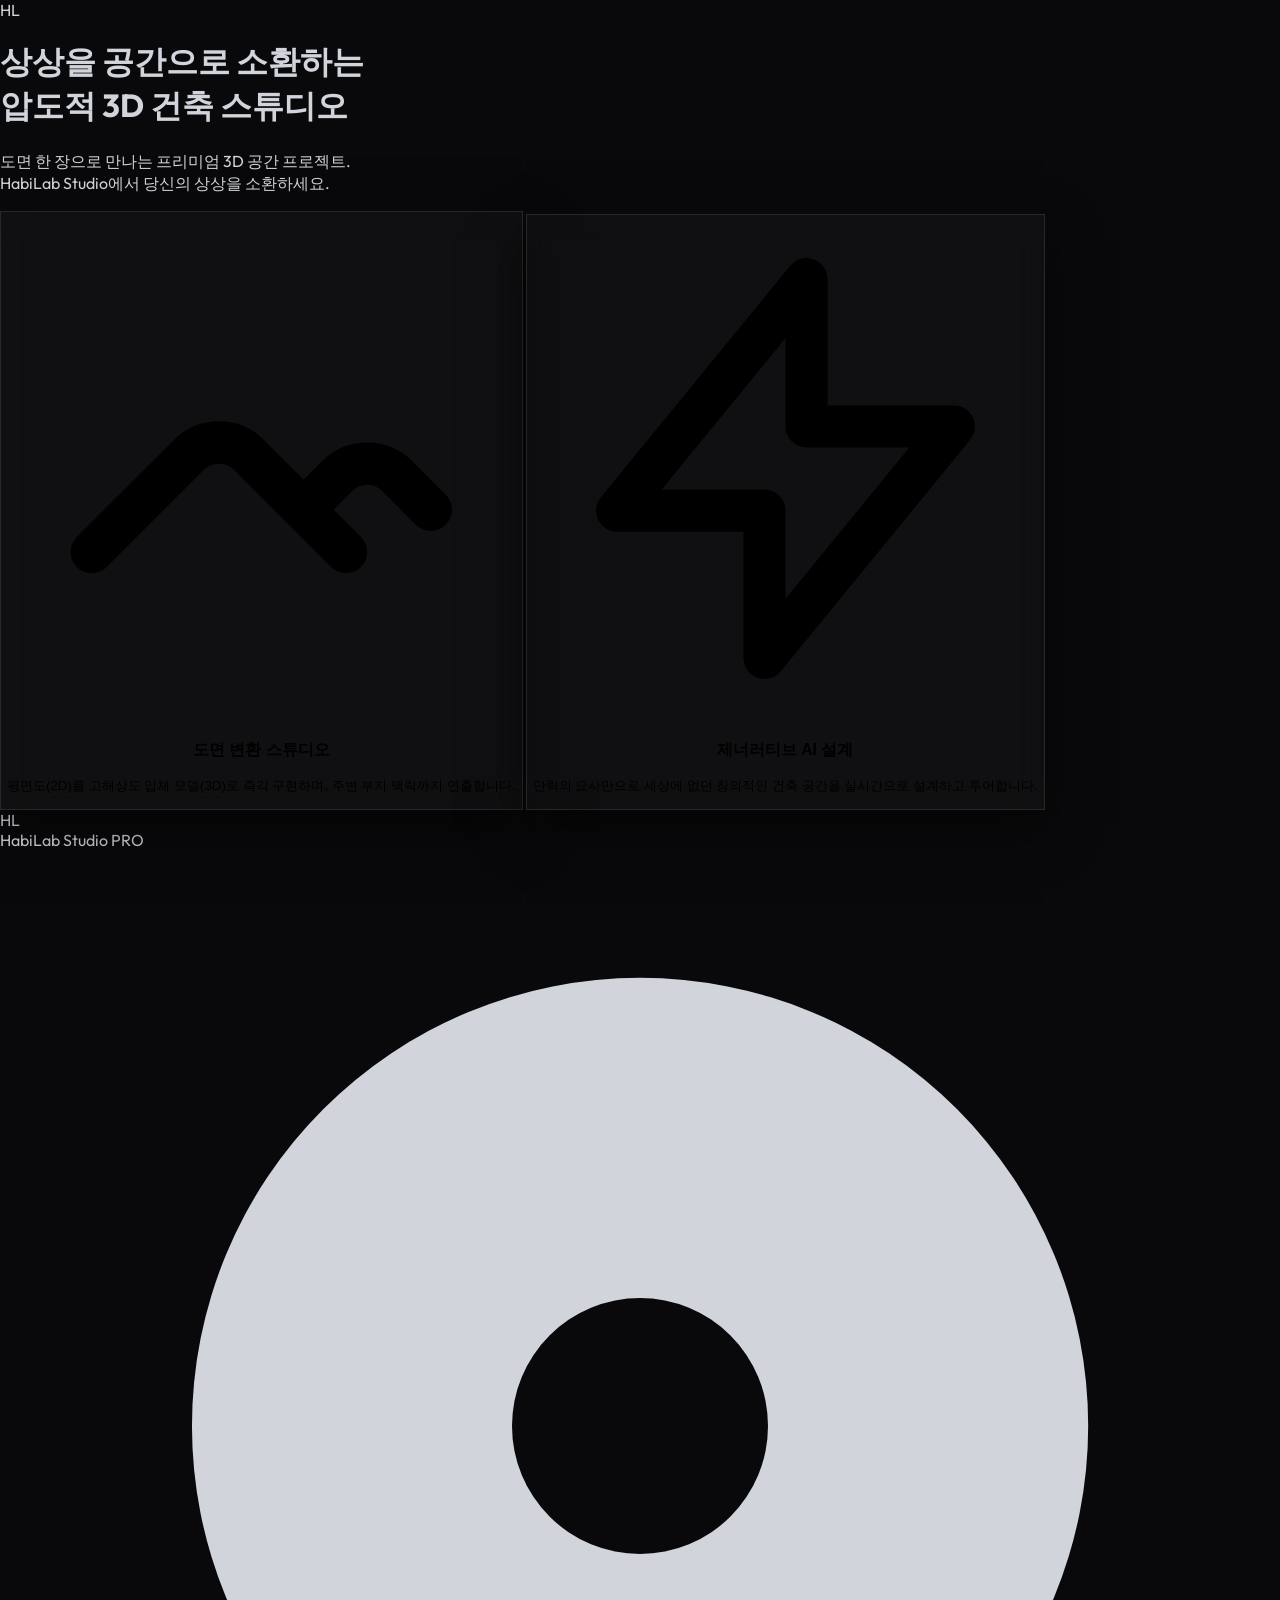
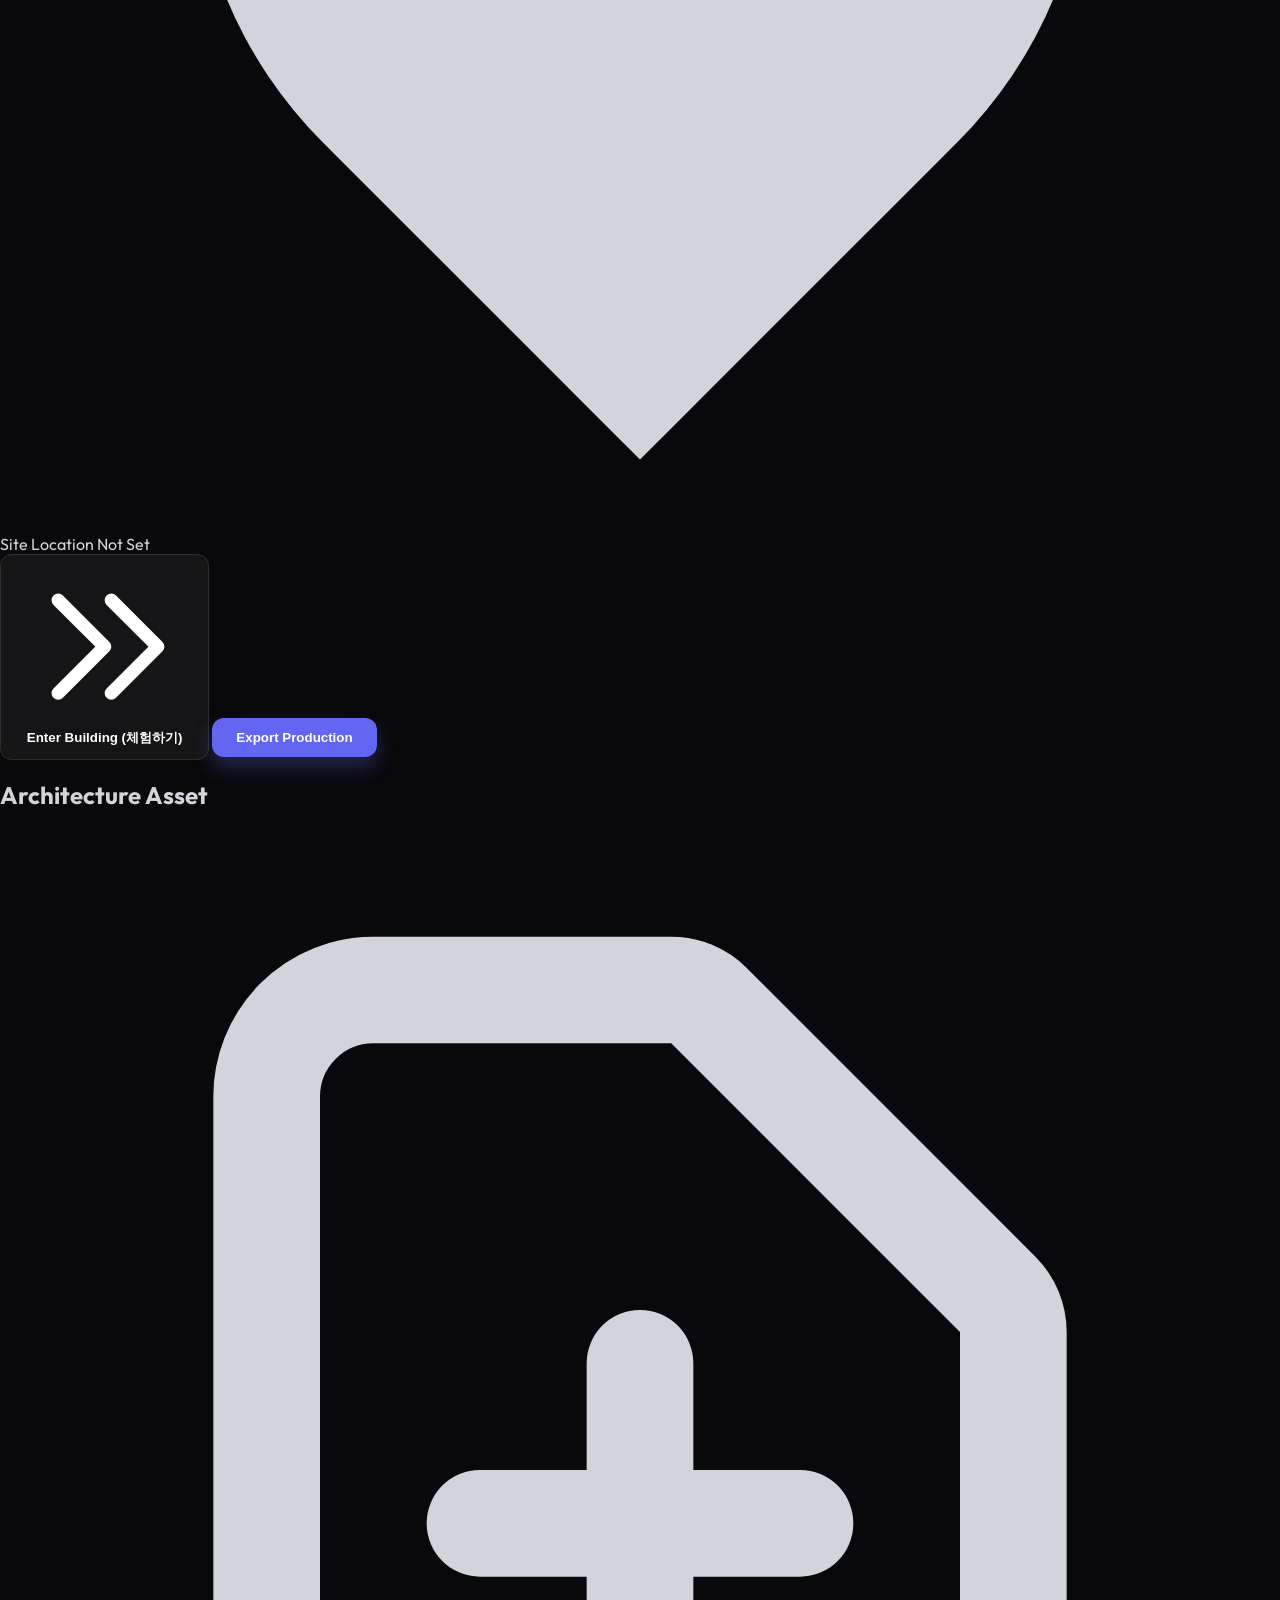
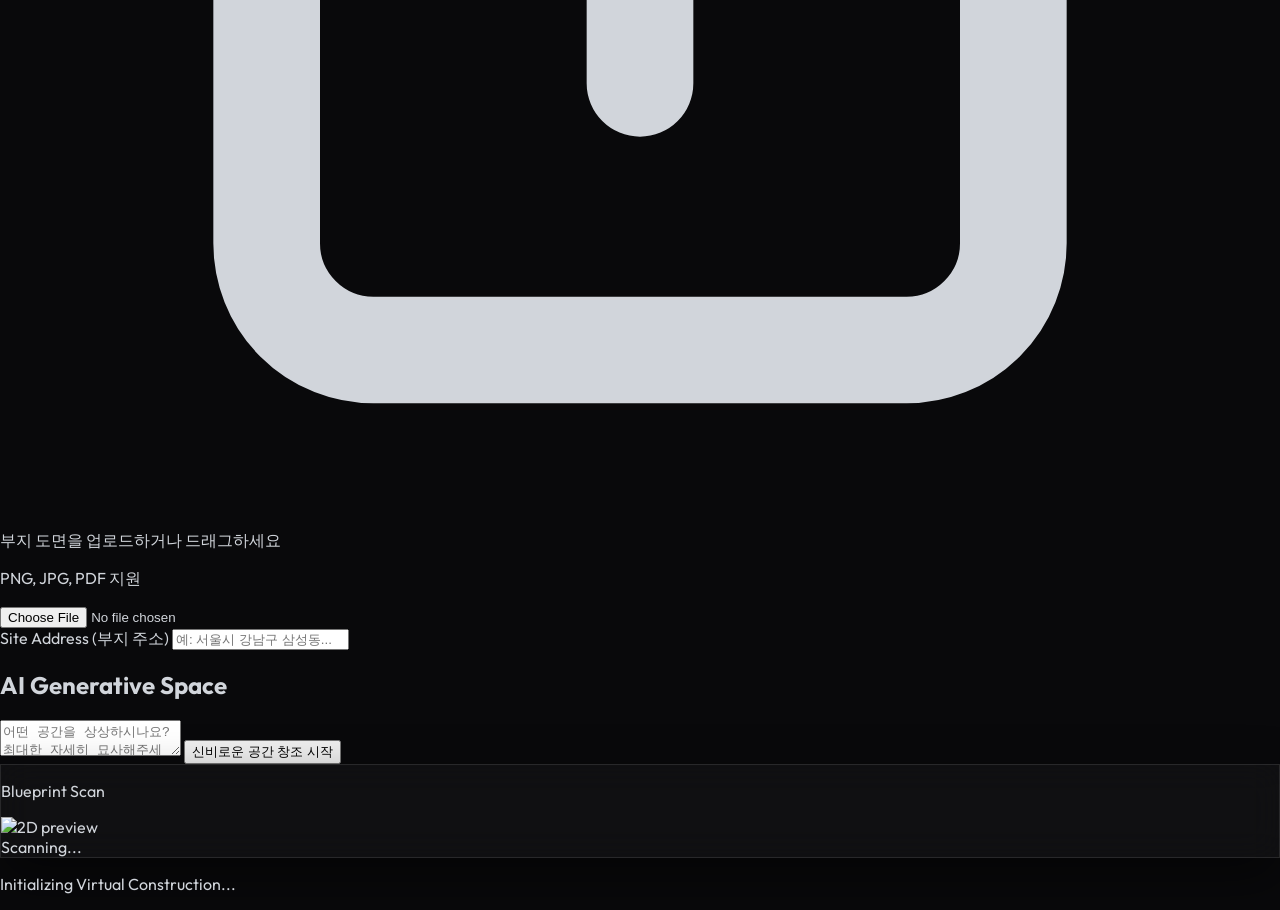
==== static/index.html @ 5bff31a5 "Add files via upload" ====
<!DOCTYPE html>
<html lang="ko">
<head>
    <meta charset="UTF-8">
    <meta name="viewport" content="width=device-width, initial-scale=1.0">
    <title>하비랩 (HabiLab) - 3D Floor Plan Generator (Nano Banana Edition)</title>
    <script src="https://cdn.tailwindcss.com"></script>
    <link href="https://fonts.googleapis.com/css2?family=Outfit:wght@300;400;600;800&display=swap" rel="stylesheet">
    <style>
        :root {
            --accent-indigo: #6366f1;
            --accent-purple: #8b5cf6;
            --bg-dark: #09090b;
            --card-gray: #121214;
        }

        body { font-family: 'Outfit', sans-serif; background-color: var(--bg-dark); color: #d1d5db; margin: 0; overflow: hidden; }
        
        .glass-panel {
            background: rgba(255, 255, 255, 0.03);
            backdrop-filter: blur(16px);
            border: 1px solid rgba(255, 255, 255, 0.1);
            box-shadow: 0 20px 50px rgba(0,0,0,0.5);
        }

        .loading-overlay {
            position: absolute; inset: 0; background: rgba(9, 9, 11, 0.95);
            backdrop-filter: blur(20px); z-index: 1000;
            display: none; flex-direction: column; align-items: center; justify-content: center;
            transition: opacity 0.5s; opacity: 0;
        }
        .loading-overlay.active { display: flex; opacity: 1; }
        
        .spinner {
            border: 2px solid rgba(255, 255, 255, 0.05);
            border-top: 2px solid var(--accent-indigo);
            border-radius: 50%; width: 60px; height: 60px;
            animation: spin 1s cubic-bezier(0.4, 0, 0.2, 1) infinite;
        }
        @keyframes spin { 100% { transform: rotate(360deg); } }

        #viewer-container { width: 100%; height: 100%; position: relative; }
        
        /* Premium Buttons */
        .btn-premium {
            background: rgba(255,255,255,0.05); border: 1px solid rgba(255,255,255,0.1);
            color: #fff; padding: 0.75rem 1.5rem; border-radius: 12px; font-weight: 600;
            transition: all 0.3s; backdrop-filter: blur(8px);
        }
        .btn-premium:hover { background: rgba(255,255,255,0.1); border-color: var(--accent-indigo); transform: translateY(-2px); }
        .btn-primary { background: var(--accent-indigo); border: none; box-shadow: 0 10px 20px rgba(99,102,241,0.3); }
        .btn-primary:hover { background: #4f46e5; box-shadow: 0 15px 30px rgba(99,102,241,0.5); }

        /* Instruction Overlay */
        #walk-instructions {
            position: absolute; bottom: 40px; left: 50%; transform: translateX(-50%);
            background: rgba(0,0,0,0.7); color: white; padding: 15px 25px;
            border-radius: 50px; font-size: 13px; font-weight: 600; letter-spacing: 1px;
            border: 1px solid rgba(255,255,255,0.1); backdrop-filter: blur(10px);
            display: none; z-index: 500;
        }
    </style>
</head>
<body>
    
    <!-- LANDING VIEW -->
    <div id="landing-view" class="fixed inset-0 z-[100] flex flex-col items-center justify-center transition-all duration-1000">
        <div class="absolute inset-0 bg-[radial-gradient(circle_at_center,_var(--tw-gradient-stops))] from-indigo-950/40 via-[#050507] to-black"></div>
        <div class="relative z-10 text-center max-w-5xl px-6">
            <div class="w-20 h-20 mx-auto rounded-3xl bg-gradient-to-tr from-indigo-500 to-purple-500 flex items-center justify-center font-bold text-white text-3xl mb-12 shadow-2xl scale-110">HL</div>
            <h1 class="text-6xl md:text-8xl font-black text-white tracking-tighter mb-8 leading-[0.9]">상상을 공간으로 소환하는<br/><span class="text-transparent bg-clip-text bg-gradient-to-r from-indigo-400 to-purple-400">압도적 3D 건축 스튜디오</span></h1>
            <p class="text-xl md:text-2xl text-gray-400 mb-16 max-w-3xl mx-auto font-light leading-relaxed">
                도면 한 장으로 만나는 프리미엄 3D 공간 프로젝트.<br/>
                <span class="text-white font-medium">HabiLab Studio에서 당신의 상상을 소환하세요.</span>
            </p>
            
            <div class="grid grid-cols-1 md:grid-cols-2 gap-8 max-w-4xl mx-auto">
                <button onclick="enterWorkspace('upload')" class="group p-12 rounded-[2.5rem] glass-panel hover:border-indigo-500/50 hover:bg-white/5 transition-all text-left">
                    <div class="w-12 h-12 bg-indigo-500/20 rounded-xl flex items-center justify-center mb-6 text-indigo-400 group-hover:scale-110 transition">
                        <svg class="w-6 h-6" fill="none" stroke="currentColor" viewBox="0 0 24 24"><path stroke-linecap="round" stroke-linejoin="round" stroke-width="2" d="M4 16l4.586-4.586a2 2 0 012.828 0L16 16m-2-2l1.586-1.586a2 2 0 012.828 0L20 14"></svg>
                    </div>
                    <h3 class="text-2xl font-bold text-white mb-3">도면 변환 스튜디오</h3>
                    <p class="text-sm text-gray-400 leading-relaxed">평면도(2D)를 고해상도 입체 모델(3D)로 즉각 구현하며, 주변 부지 맥락까지 연출합니다.</p>
                </button>
                <button onclick="enterWorkspace('prompt')" class="group p-12 rounded-[2.5rem] glass-panel hover:border-purple-500/50 hover:bg-white/5 transition-all text-left">
                     <div class="w-12 h-12 bg-purple-500/20 rounded-xl flex items-center justify-center mb-6 text-purple-400 group-hover:scale-110 transition">
                        <svg class="w-6 h-6" fill="none" stroke="currentColor" viewBox="0 0 24 24"><path stroke-linecap="round" stroke-linejoin="round" stroke-width="2" d="M13 10V3L4 14h7v7l9-11h-7z"></svg>
                    </div>
                    <h3 class="text-2xl font-bold text-white mb-3">제너러티브 AI 설계</h3>
                    <p class="text-sm text-gray-400 leading-relaxed">단락의 묘사만으로 세상에 없던 창의적인 건축 공간을 실시간으로 설계하고 투어합니다.</p>
                </button>
            </div>
        </div>
    </div>

    <!-- WORKSPACE VIEW -->
    <div id="workspace-view" class="hidden min-h-screen flex flex-col opacity-0 transition-all duration-700">
        <nav class="sticky top-0 z-50 backdrop-blur-2xl bg-black/40 border-b border-white/5 h-20 flex items-center px-10 justify-between">
            <div class="flex items-center gap-4 cursor-pointer group" onclick="goHome()">
                <div class="w-8 h-8 rounded-lg bg-indigo-500 flex items-center justify-center text-sm font-bold text-white shadow-lg group-hover:rotate-12 transition-transform">HL</div>
                <span class="font-extrabold text-white tracking-widest text-base uppercase">HabiLab Studio <span class="text-indigo-400 ml-1">PRO</span></span>
            </div>
            <div id="nav-address" class="hidden md:flex items-center gap-3 px-6 py-2 bg-white/5 border border-white/10 rounded-full text-xs font-medium text-gray-400">
                <svg class="w-3.5 h-3.5 text-indigo-400" fill="currentColor" viewBox="0 0 20 20"><path fill-rule="evenodd" d="M5.05 4.05a7 7 0 119.9 9.9L10 18.9l-4.95-4.95a7 7 0 010-9.9zM10 11a2 2 0 100-4 2 2 0 000 4z" clip-rule="evenodd"></svg>
                <span id="display-address">Site Location Not Set</span>
            </div>
            <div class="flex gap-4">
                 <button onclick="toggleWalkMode()" id="btn-walk" class="btn-premium flex items-center gap-2">
                    <svg class="w-4 h-4" fill="none" stroke="currentColor" viewBox="0 0 24 24"><path stroke-linecap="round" stroke-linejoin="round" stroke-width="2" d="M13 5l7 7-7 7M5 5l7 7-7 7"></svg>
                    Enter Building (체험하기)
                </button>
                <button class="btn-premium btn-primary">Export Production</button>
            </div>
        </nav>

        <main class="flex-grow grid grid-cols-12 overflow-hidden h-[calc(100vh-5rem)]">
            <!-- Left: Side Control (col-span-3) -->
            <div class="col-span-1 lg:col-span-3 border-r border-white/5 p-8 flex flex-col gap-10 bg-[#0c0c0e] overflow-y-auto">
                <div id="upload-section">
                    <h2 class="text-xs font-bold text-gray-500 uppercase tracking-widest mb-6 flex items-center gap-2">
                        <span class="w-1 h-3 bg-indigo-500 rounded-full"></span> Architecture Asset
                    </h2>
                    <div id="drop-zone" class="border-2 border-dashed border-white/5 rounded-3xl p-10 text-center hover:border-indigo-500/50 hover:bg-indigo-500/5 transition-all cursor-pointer group">
                        <div class="w-12 h-12 bg-white/5 rounded-2xl mx-auto mb-4 flex items-center justify-center text-gray-500 group-hover:text-indigo-400 transition">
                            <svg class="w-6 h-6" fill="none" stroke="currentColor" viewBox="0 0 24 24"><path stroke-linecap="round" stroke-linejoin="round" stroke-width="2" d="M9 13h6m-3-3v6m5 5H7a2 2 0 01-2-2V5a2 2 0 012-2h5.586a1 1 0 01.707.293l5.414 5.414a1 1 0 01.293.707V19a2 2 0 01-2 2z"></svg>
                        </div>
                        <p class="text-xs text-gray-400 font-medium">부지 도면을 업로드하거나 드래그하세요</p>
                        <p class="text-[10px] text-gray-600 mt-2">PNG, JPG, PDF 지원</p>
                    </div>
                    <input type="file" id="file-input" class="hidden">
                    
                    <div class="mt-8">
                        <label class="text-[10px] font-bold text-gray-600 uppercase tracking-[0.2em] mb-2 block">Site Address (부지 주소)</label>
                        <input type="text" id="site-address" class="w-full bg-white/5 border border-white/10 rounded-xl px-4 py-3 text-sm text-gray-300 focus:outline-none focus:border-indigo-500/50" placeholder="예: 서울시 강남구 삼성동...">
                    </div>
                </div>

                <div id="prompt-section">
                    <h2 id="prompt-title" class="text-xs font-bold text-gray-500 uppercase tracking-widest mb-6 flex items-center gap-2">
                        <span class="w-1 h-3 bg-purple-500 rounded-full"></span> AI Generative Space
                    </h2>
                    <textarea id="ai-prompt" class="w-full bg-white/5 border border-white/10 rounded-2xl p-5 text-sm focus:outline-none focus:border-indigo-500/50 transition-all text-gray-300 h-44 leading-relaxed" placeholder="어떤 공간을 상상하시나요? 최대한 자세히 묘사해주세요..."></textarea>
                    <button id="btn-generate" class="w-full mt-6 bg-gradient-to-r from-indigo-600 to-purple-600 hover:scale-[1.02] active:scale-95 text-white font-bold py-4 rounded-2xl transition-all shadow-2xl">신비로운 공간 창조 시작</button>
                    <div id="ai-status-box" class="hidden mt-6 p-5 rounded-2xl text-xs font-medium border border-indigo-500/20 bg-indigo-500/5 text-indigo-300"></div>
                </div>
            </div>

            <!-- Main Hub (col-span-9) -->
            <div class="col-span-1 lg:col-span-9 relative bg-[#050507]">
                <!-- 2D Mini Monitoring (Floating top-left) -->
                <div id="mini-2d" class="absolute top-8 left-8 w-64 h-64 glass-panel rounded-3xl z-40 p-4 border border-white/10 shadow-2xl transition-all hover:scale-105">
                     <p class="text-[10px] font-extrabold text-gray-500 uppercase tracking-widest mb-3 flex items-center gap-2">
                        <span class="w-1.5 h-1.5 rounded-full bg-indigo-500 animate-pulse"></span> Blueprint Scan
                    </p>
                    <div class="w-full h-48 bg-black/40 rounded-xl flex items-center justify-center overflow-hidden relative">
                         <img id="preview-img" class="max-w-full max-h-full object-contain hidden opacity-90 transition-opacity" src="" alt="2D preview">
                         <div id="2d-placeholder" class="text-[9px] uppercase tracking-[0.2em] text-gray-700 font-bold">Scanning...</div>
                         <div id="2d-loading" class="loading-overlay"> <div class="spinner !w-8 !h-8"></div> </div>
                    </div>
                </div>

                <!-- 3D Viewport Full -->
                <div id="viewer-container" class="w-full h-full">
                    <div id="placeholder" class="absolute inset-0 flex flex-col items-center justify-center z-10 pointer-events-none">
                         <p class="text-xs uppercase tracking-[0.4em] text-gray-600 font-bold animate-pulse">Initializing Virtual Construction...</p>
                    </div>
                    <div id="3d-loading" class="loading-overlay"> <div class="spinner"></div> </div>
                    
                    <!-- Walk Instructions -->
                    <div id="walk-instructions">
                        WASD - 이동  |  MOUSE - 둘러보기  |  ESC - 3D 모드로 복귀
                    </div>
                </div>
            </div>
        </main>
    </div>

    <!-- Core Script -->
    <script type="module">
        import * as THREE from 'https://unpkg.com/three@0.160.0/build/three.module.js';
        import { GLTFLoader } from 'https://unpkg.com/three@0.160.0/examples/jsm/loaders/GLTFLoader.js';
        import { OrbitControls } from 'https://unpkg.com/three@0.160.0/examples/jsm/controls/OrbitControls.js';
        import { PointerLockControls } from 'https://unpkg.com/three@0.160.0/examples/jsm/controls/PointerLockControls.js';
        import { EffectComposer } from 'https://unpkg.com/three@0.160.0/examples/jsm/postprocessing/EffectComposer.js';
        import { RenderPass } from 'https://unpkg.com/three@0.160.0/examples/jsm/postprocessing/RenderPass.js';
        import { UnrealBloomPass } from 'https://unpkg.com/three@0.160.0/examples/jsm/postprocessing/UnrealBloomPass.js';
        import { OutputPass } from 'https://unpkg.com/three@0.160.0/examples/jsm/postprocessing/OutputPass.js';

        // Refs
        const landingView = document.getElementById('landing-view');
        const workspaceView = document.getElementById('workspace-view');
        const viewerContainer = document.getElementById('viewer-container');
        const aiPrompt = document.getElementById('ai-prompt');
        const aiStatusBox = document.getElementById('ai-status-box');
        const previewImg = document.getElementById('preview-img');
        const displayAddress = document.getElementById('display-address');
        const siteAddress = document.getElementById('site-address');
        const instr = document.getElementById('walk-instructions');

        let walkMode = false;
        let moveForward = false, moveBackward = false, moveLeft = false, moveRight = false;
        let velocity = new THREE.Vector3();
        let direction = new THREE.Vector3();

        // 3D Engine Setup
        const scene = new THREE.Scene();
        scene.background = new THREE.Color(0x050507);
        scene.fog = new THREE.Fog(0x050507, 40, 180);

        const camera = new THREE.PerspectiveCamera(45, viewerContainer.clientWidth / viewerContainer.clientHeight, 0.1, 1000);
        const renderer = new THREE.WebGLRenderer({ antialias: true, alpha: true, powerPreference: "high-performance" });
        renderer.setPixelRatio(window.devicePixelRatio);
        renderer.setSize(viewerContainer.clientWidth, viewerContainer.clientHeight);
        renderer.toneMapping = THREE.ReinhardToneMapping;
        renderer.toneMappingExposure = 1.6;
        renderer.shadowMap.enabled = true;
        renderer.shadowMap.type = THREE.PCFSoftShadowMap;
        viewerContainer.appendChild(renderer.domElement);

        const composer = new EffectComposer(renderer);
        composer.addPass(new RenderPass(scene, camera));
        composer.addPass(new UnrealBloomPass(new THREE.Vector2(viewerContainer.clientWidth, viewerContainer.clientHeight), 0.4, 0.4, 0.85));
        composer.addPass(new OutputPass());

        const controls = new OrbitControls(camera, renderer.domElement);
        controls.enableDamping = true;
        controls.dampingFactor = 0.05;
        controls.maxPolarAngle = Math.PI/2 - 0.1;

        const walkControls = new PointerLockControls(camera, document.body);
        scene.add(walkControls.getObject());

        // Lights
        const ambient = new THREE.AmbientLight(0xffffff, 0.6);
        scene.add(ambient);

        const spot = new THREE.SpotLight(0xffffff, 2);
        spot.position.set(20, 80, 20);
        spot.castShadow = true;
        spot.shadow.mapSize.set(2048, 2048);
        scene.add(spot);

        // Env Components
        const grid = new THREE.GridHelper(500, 100, 0x1a1a1e, 0x0a0a0c);
        grid.position.y = -0.15;
        scene.add(grid);

        // Nav Logic
        window.enterWorkspace = (mode) => {
            landingView.style.opacity = '0';
            landingView.style.transform = 'scale(1.1)';
            setTimeout(() => {
                landingView.classList.add('hidden');
                workspaceView.classList.remove('hidden');
                setTimeout(() => { workspaceView.style.opacity = '1'; }, 50);
                if (mode === 'prompt') {
                    document.getElementById('upload-section').classList.add('hidden');
                    aiPrompt.focus();
                }
                window.dispatchEvent(new Event('resize'));
            }, 800);
        };

        window.goHome = () => {
             workspaceView.style.opacity = '0';
             setTimeout(() => {
                 workspaceView.classList.add('hidden');
                 landingView.classList.remove('hidden');
                 landingView.style.opacity = '1';
                 landingView.style.transform = 'scale(1)';
             }, 500);
        };

        siteAddress.addEventListener('input', () => { 
            displayAddress.textContent = siteAddress.value || "Site Location Not Set";
            if(siteAddress.value.length > 5) updateEnvironment(siteAddress.value);
        });

        function updateEnvironment(addr) {
            // Logic to change site background based on keyword
            const isCity = addr.includes('서울') || addr.includes('시') || addr.includes('구');
            // Mock: change grid color or floor texture
            grid.material.color.setHex(isCity ? 0x333344 : 0x223322);
        }

        // Walkthrough Logic
        window.toggleWalkMode = () => {
            if (!walkMode) {
                // Animate camera to entry
                const targetPos = new THREE.Vector3(0, 1.7, 0); 
                walkControls.lock();
            } else {
                walkControls.unlock();
            }
        };

        walkControls.addEventListener('lock', () => {
            walkMode = true;
            controls.enabled = false;
            instr.style.display = 'block';
            document.getElementById('btn-walk').innerText = "Exit Building (나가기)";
            camera.position.y = 1.7; // Human eye level
        });

        walkControls.addEventListener('unlock', () => {
            walkMode = false;
            controls.enabled = true;
            instr.style.display = 'none';
            document.getElementById('btn-walk').innerText = "Enter Building (체험하기)";
            camera.position.set(50, 40, 50);
            controls.update();
        });

        const onKeyDown = (e) => {
            switch (e.code) {
                case 'ArrowUp': case 'KeyW': moveForward = true; break;
                case 'ArrowLeft': case 'KeyA': moveLeft = true; break;
                case 'ArrowDown': case 'KeyS': moveBackward = true; break;
                case 'ArrowRight': case 'KeyD': moveRight = true; break;
            }
        };
        const onKeyUp = (e) => {
            switch (e.code) {
                case 'ArrowUp': case 'KeyW': moveForward = false; break;
                case 'ArrowLeft': case 'KeyA': moveLeft = false; break;
                case 'ArrowDown': case 'KeyS': moveBackward = false; break;
                case 'ArrowRight': case 'KeyD': moveRight = false; break;
            }
        };
        document.addEventListener('keydown', onKeyDown);
        document.addEventListener('keyup', onKeyUp);

        // Model Loader
        window.loadModel = (url, bgUrl, w, h) => {
            const loader = new GLTFLoader();
            loader.load(url, (gltf) => {
                // Clear existing models
                scene.children.slice().forEach(c => { 
                    if(c.isGroup || c.isMesh) { 
                        if(c.type !== 'GridHelper' && !c.isLight) scene.remove(c); 
                    } 
                });
                
                const model = gltf.scene;
                model.traverse(n => { 
                    if(n.isMesh) { 
                        n.castShadow = true; n.receiveShadow = true; 
                        n.material = new THREE.MeshPhysicalMaterial({
                            color: 0xffffff, roughness: 0.4, metalness: 0.1, 
                            sheen: 0.5, side: THREE.DoubleSide,
                            envMapIntensity: 1.5
                        }); 
                    } 
                });
                scene.add(model);

                const box = new THREE.Box3().setFromObject(model);
                const size = box.getSize(new THREE.Vector3());
                const maxDim = Math.max(size.x, size.z);
                camera.position.set(maxDim * 1.5, maxDim, maxDim * 1.5);
                controls.target.set(0, 0, 0);
                document.getElementById('placeholder').classList.add('hidden');
            });
        };

        // Animation Loop
        let prevTime = performance.now();
        function animate() {
            requestAnimationFrame(animate);
            const time = performance.now();
            
            if (walkControls.isLocked === true) {
                const delta = (time - prevTime) / 1000;
                velocity.x -= velocity.x * 10.0 * delta;
                velocity.z -= velocity.z * 10.0 * delta;
                direction.z = Number(moveForward) - Number(moveBackward);
                direction.x = Number(moveRight) - Number(moveLeft);
                direction.normalize();

                if (moveForward || moveBackward) velocity.z -= direction.z * 400.0 * delta;
                if (moveLeft || moveRight) velocity.x -= direction.x * 400.0 * delta;

                walkControls.moveRight(-velocity.x * delta);
                walkControls.moveForward(-velocity.z * delta);
            }
            
            prevTime = time;
            controls.update();
            composer.render();
        }
        animate();

        // API Handler
        const showLoading = () => { document.getElementById('2d-loading').classList.add('active'); document.getElementById('3d-loading').classList.add('active'); };
        const hideLoading = () => { document.getElementById('2d-loading').classList.remove('active'); document.getElementById('3d-loading').classList.remove('active'); };

        window.handleUpload = async (file) => {
            aiStatusBox.classList.remove('hidden');
            aiStatusBox.innerHTML = `Analyzing Architecture Source... <br/><span class="text-[10px] opacity-70">${file.name}</span>`;
            if (file.type.startsWith('image/')) {
                const reader = new FileReader();
                reader.onload = (e) => { previewImg.src = e.target.result; previewImg.classList.remove('hidden'); document.getElementById('2d-placeholder').classList.add('hidden'); };
                reader.readAsDataURL(file);
            }
            const fd = new FormData(); fd.append('file', file);
            try {
                showLoading();
                const res = await fetch('/upload', { method: 'POST', body: fd });
                const data = await res.json();
                if (data.status === 'success') {
                    aiStatusBox.innerHTML = "Project Construction Ready.";
                    window.loadModel(data.model_url, data.bg_url, data.width, data.height);
                } else { aiStatusBox.textContent = "Error: " + data.message; }
            } catch(e) { aiStatusBox.textContent = "Network Connectivity Error"; }
            finally { hideLoading(); }
        };

        const fileInput = document.getElementById('file-input');
        document.getElementById('drop-zone').onclick = () => fileInput.click();
        fileInput.onchange = (e) => { if(e.target.files[0]) window.handleUpload(e.target.files[0]); };

        document.getElementById('btn-generate').onclick = async () => {
            const prompt = aiPrompt.value.trim();
            if(!prompt) return alert("부디 당신의 상상을 입력해 주세요.");
            aiStatusBox.classList.remove('hidden');
            aiStatusBox.innerHTML = "AI가 상상을 현실로 소환하고 있습니다...";
            const fd = new FormData(); fd.append('prompt', prompt);
            try {
                showLoading();
                const res = await fetch('/generate', { method: 'POST', body: fd });
                const data = await res.json();
                if (data.status === 'success') {
                    aiStatusBox.textContent = "상상이 공간으로 성공적으로 소환되었습니다.";
                    if(data.bg_url) { previewImg.src = data.bg_url; previewImg.classList.remove('hidden'); document.getElementById('2d-placeholder').classList.add('hidden'); }
                    window.loadModel(data.model_url, data.bg_url, data.width, data.height);
                } else { aiStatusBox.textContent = "AI Failure: " + data.message; }
            } catch(e) { aiStatusBox.textContent = "Server Orchestration Error"; }
            finally { hideLoading(); }
        };

        window.addEventListener('resize', () => {
            if (viewerContainer.clientWidth === 0) return;
            camera.aspect = viewerContainer.clientWidth / viewerContainer.clientHeight;
            camera.updateProjectionMatrix();
            renderer.setSize(viewerContainer.clientWidth, viewerContainer.clientHeight);
            composer.setSize(viewerContainer.clientWidth, viewerContainer.clientHeight);
        });
    </script>
</body>
</html>
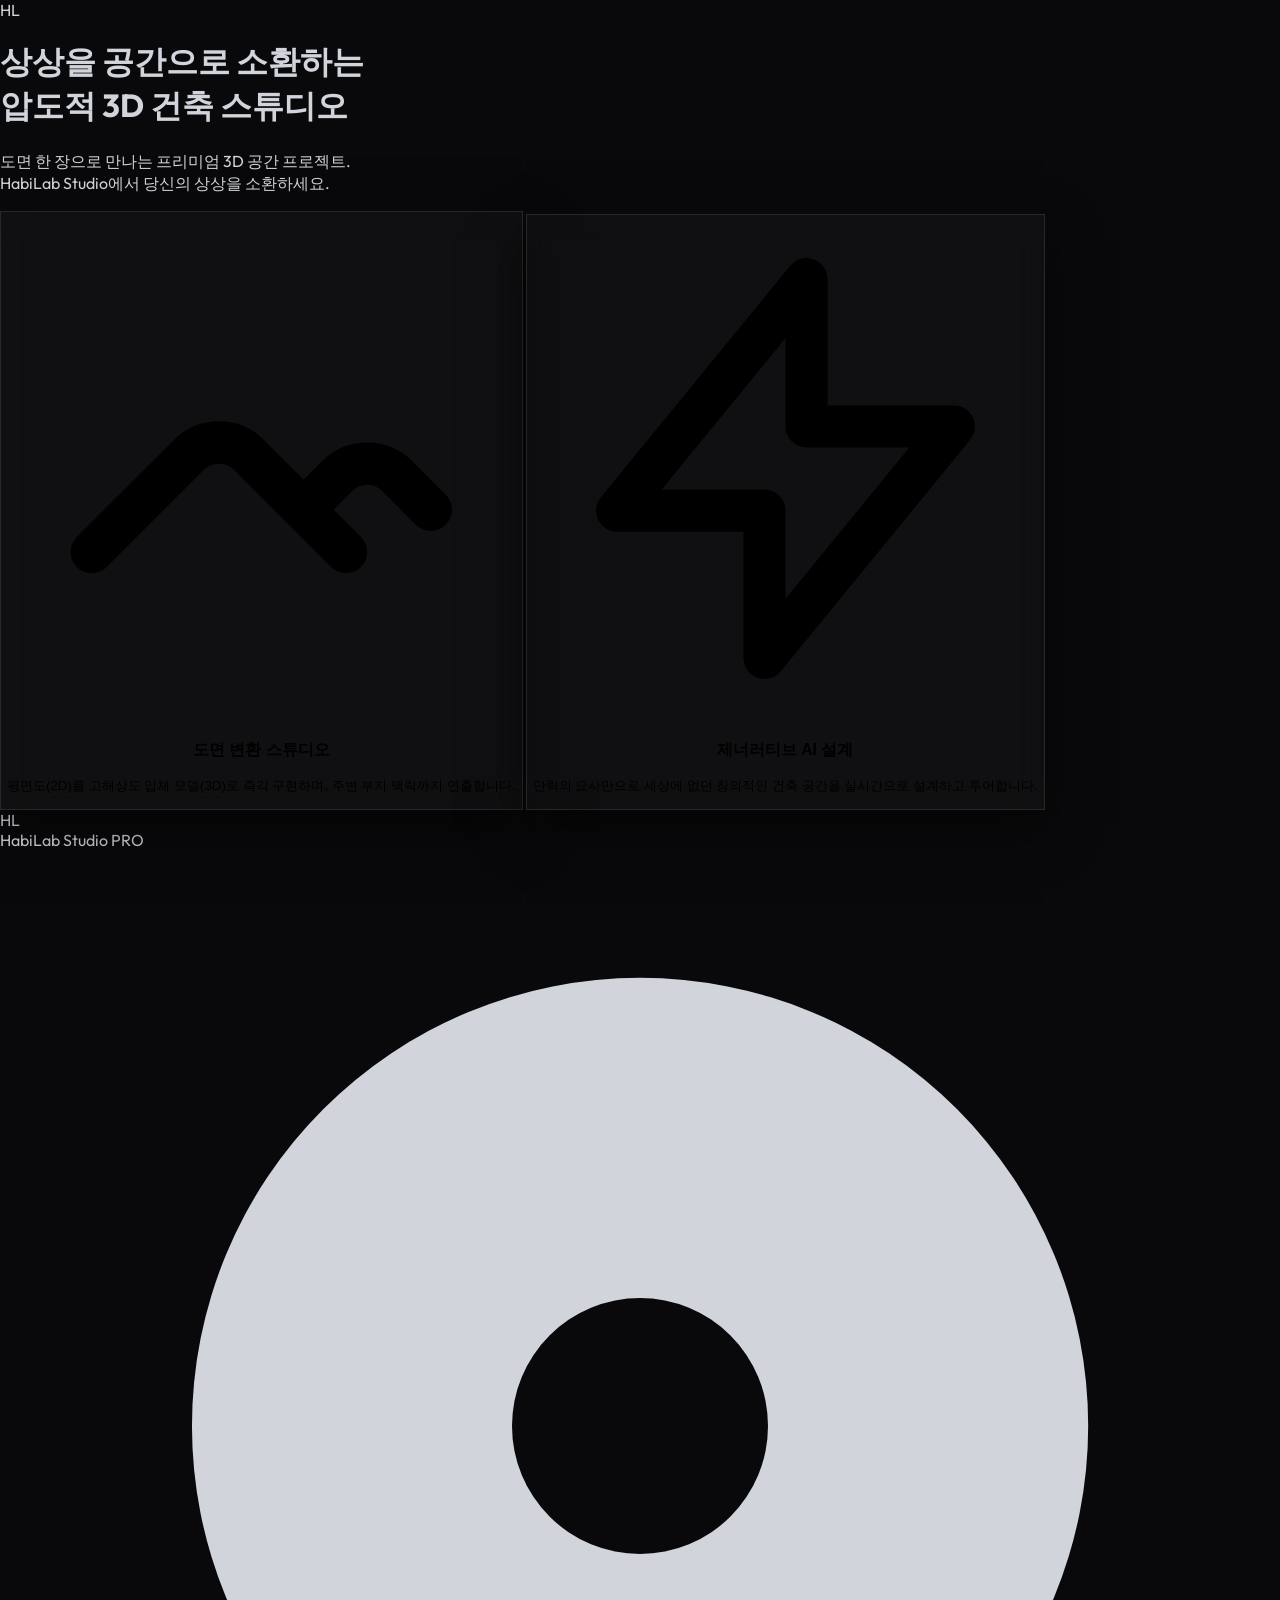
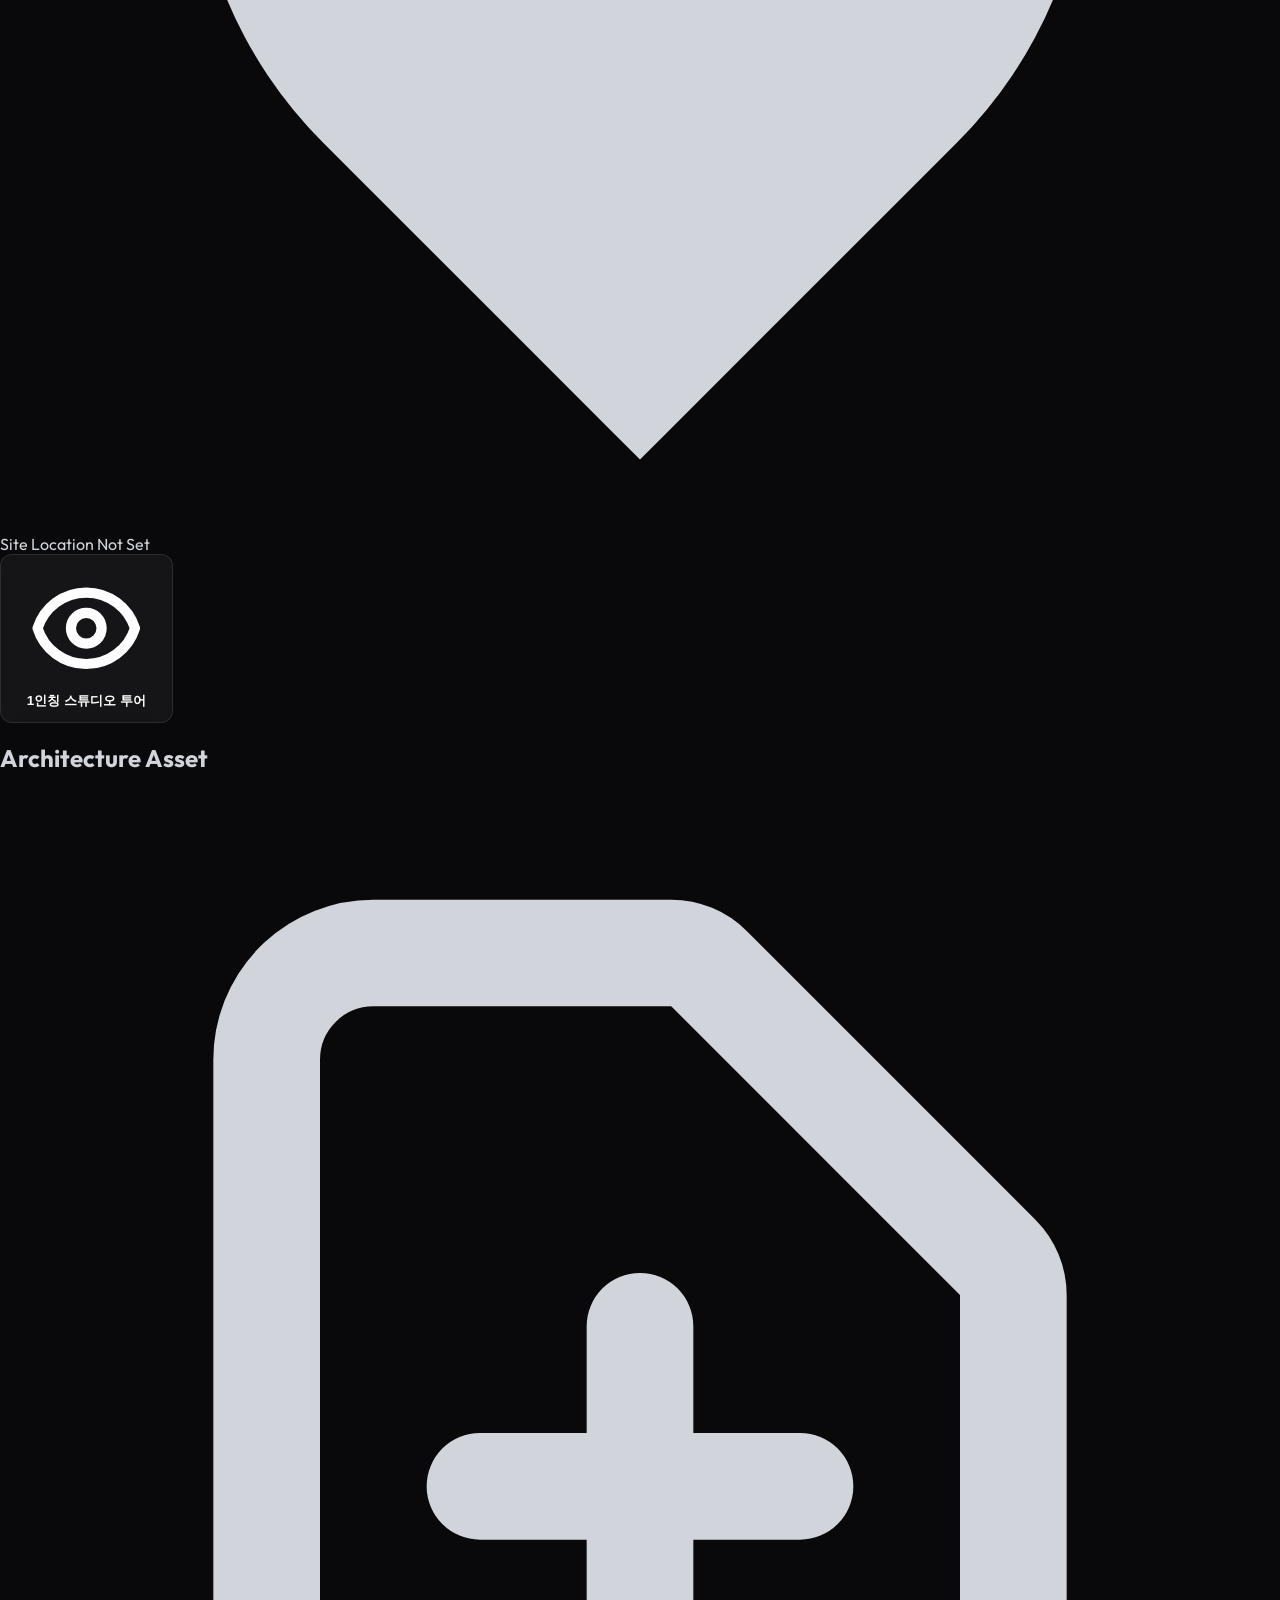
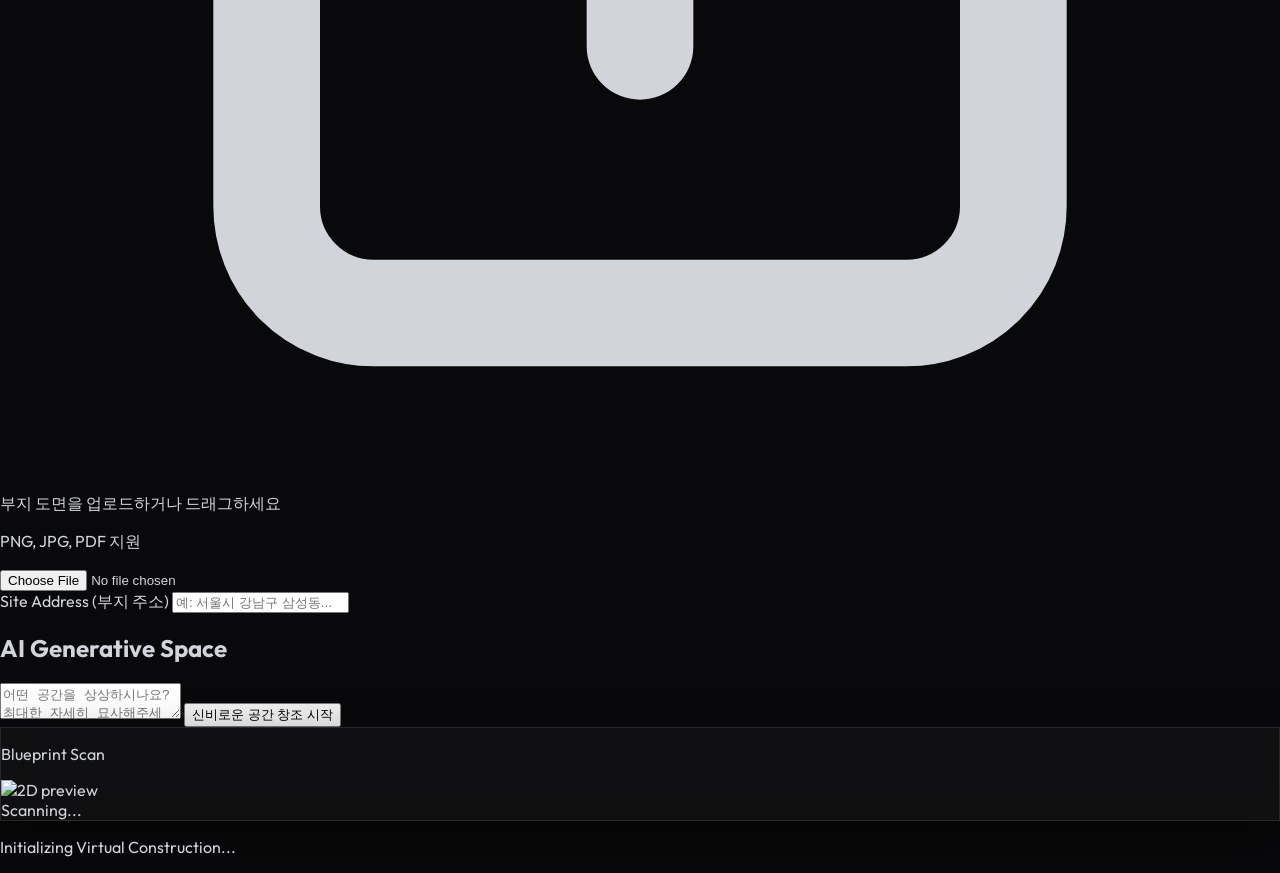
==== commit 631e03eb: "Add files via upload" ====
--- a/static/index.html
+++ b/static/index.html
@@ -75,14 +75,14 @@
             </p>
             
             <div class="grid grid-cols-1 md:grid-cols-2 gap-8 max-w-4xl mx-auto">
-                <button onclick="enterWorkspace('upload')" class="group p-12 rounded-[2.5rem] glass-panel hover:border-indigo-500/50 hover:bg-white/5 transition-all text-left">
+                <button id="btn-studio-upload" class="group p-12 rounded-[2.5rem] glass-panel hover:border-indigo-500/50 hover:bg-white/5 transition-all text-left">
                     <div class="w-12 h-12 bg-indigo-500/20 rounded-xl flex items-center justify-center mb-6 text-indigo-400 group-hover:scale-110 transition">
                         <svg class="w-6 h-6" fill="none" stroke="currentColor" viewBox="0 0 24 24"><path stroke-linecap="round" stroke-linejoin="round" stroke-width="2" d="M4 16l4.586-4.586a2 2 0 012.828 0L16 16m-2-2l1.586-1.586a2 2 0 012.828 0L20 14"></svg>
                     </div>
                     <h3 class="text-2xl font-bold text-white mb-3">도면 변환 스튜디오</h3>
                     <p class="text-sm text-gray-400 leading-relaxed">평면도(2D)를 고해상도 입체 모델(3D)로 즉각 구현하며, 주변 부지 맥락까지 연출합니다.</p>
                 </button>
-                <button onclick="enterWorkspace('prompt')" class="group p-12 rounded-[2.5rem] glass-panel hover:border-purple-500/50 hover:bg-white/5 transition-all text-left">
+                <button id="btn-studio-prompt" class="group p-12 rounded-[2.5rem] glass-panel hover:border-purple-500/50 hover:bg-white/5 transition-all text-left">
                      <div class="w-12 h-12 bg-purple-500/20 rounded-xl flex items-center justify-center mb-6 text-purple-400 group-hover:scale-110 transition">
                         <svg class="w-6 h-6" fill="none" stroke="currentColor" viewBox="0 0 24 24"><path stroke-linecap="round" stroke-linejoin="round" stroke-width="2" d="M13 10V3L4 14h7v7l9-11h-7z"></svg>
                     </div>
@@ -105,11 +105,10 @@
                 <span id="display-address">Site Location Not Set</span>
             </div>
             <div class="flex gap-4">
-                 <button onclick="toggleWalkMode()" id="btn-walk" class="btn-premium flex items-center gap-2">
-                    <svg class="w-4 h-4" fill="none" stroke="currentColor" viewBox="0 0 24 24"><path stroke-linecap="round" stroke-linejoin="round" stroke-width="2" d="M13 5l7 7-7 7M5 5l7 7-7 7"></svg>
-                    Enter Building (체험하기)
+                 <button id="btn-walk" class="btn-premium flex items-center gap-2 bg-white/10 hover:bg-white/20 border-white/20 text-sm">
+                    <svg class="w-4 h-4" fill="none" stroke="currentColor" viewBox="0 0 24 24"><path stroke-linecap="round" stroke-linejoin="round" stroke-width="2" d="M15 12a3 3 0 11-6 0 3 3 0 016 0z"></path><path stroke-linecap="round" stroke-linejoin="round" stroke-width="2" d="M2.458 12C3.732 7.943 7.523 5 12 5c4.478 0 8.268 2.943 9.542 7-1.274 4.057-5.064 7-9.542 7-4.477 0-8.268-2.943-9.542-7z"></path></svg>
+                    1인칭 스튜디오 투어
                 </button>
-                <button class="btn-premium btn-primary">Export Production</button>
             </div>
         </nav>
 
@@ -175,16 +174,26 @@
         </main>
     </div>
 
+    <!-- Import Map for Three.js dependencies -->
+    <script type="importmap">
+        {
+            "imports": {
+                "three": "https://unpkg.com/three@0.160.0/build/three.module.js",
+                "three/addons/": "https://unpkg.com/three@0.160.0/examples/jsm/"
+            }
+        }
+    </script>
+
     <!-- Core Script -->
     <script type="module">
-        import * as THREE from 'https://unpkg.com/three@0.160.0/build/three.module.js';
-        import { GLTFLoader } from 'https://unpkg.com/three@0.160.0/examples/jsm/loaders/GLTFLoader.js';
-        import { OrbitControls } from 'https://unpkg.com/three@0.160.0/examples/jsm/controls/OrbitControls.js';
-        import { PointerLockControls } from 'https://unpkg.com/three@0.160.0/examples/jsm/controls/PointerLockControls.js';
-        import { EffectComposer } from 'https://unpkg.com/three@0.160.0/examples/jsm/postprocessing/EffectComposer.js';
-        import { RenderPass } from 'https://unpkg.com/three@0.160.0/examples/jsm/postprocessing/RenderPass.js';
-        import { UnrealBloomPass } from 'https://unpkg.com/three@0.160.0/examples/jsm/postprocessing/UnrealBloomPass.js';
-        import { OutputPass } from 'https://unpkg.com/three@0.160.0/examples/jsm/postprocessing/OutputPass.js';
+        import * as THREE from 'three';
+        import { GLTFLoader } from 'three/addons/loaders/GLTFLoader.js';
+        import { OrbitControls } from 'three/addons/controls/OrbitControls.js';
+        import { PointerLockControls } from 'three/addons/controls/PointerLockControls.js';
+        import { EffectComposer } from 'three/addons/postprocessing/EffectComposer.js';
+        import { RenderPass } from 'three/addons/postprocessing/RenderPass.js';
+        import { UnrealBloomPass } from 'three/addons/postprocessing/UnrealBloomPass.js';
+        import { OutputPass } from 'three/addons/postprocessing/OutputPass.js';
 
         // Refs
         const landingView = document.getElementById('landing-view');
@@ -205,136 +214,231 @@
         // 3D Engine Setup
         const scene = new THREE.Scene();
         scene.background = new THREE.Color(0x050507);
-        scene.fog = new THREE.Fog(0x050507, 40, 180);
-
-        const camera = new THREE.PerspectiveCamera(45, viewerContainer.clientWidth / viewerContainer.clientHeight, 0.1, 1000);
+        scene.fog = new THREE.FogExp2(0x050507, 0.002);
+
+        const camera = new THREE.PerspectiveCamera(45, viewerContainer.clientWidth / viewerContainer.clientHeight, 0.1, 2000);
         const renderer = new THREE.WebGLRenderer({ antialias: true, alpha: true, powerPreference: "high-performance" });
         renderer.setPixelRatio(window.devicePixelRatio);
         renderer.setSize(viewerContainer.clientWidth, viewerContainer.clientHeight);
-        renderer.toneMapping = THREE.ReinhardToneMapping;
-        renderer.toneMappingExposure = 1.6;
+        renderer.toneMapping = THREE.ACESFilmicToneMapping;
+        renderer.toneMappingExposure = 1.2;
         renderer.shadowMap.enabled = true;
         renderer.shadowMap.type = THREE.PCFSoftShadowMap;
         viewerContainer.appendChild(renderer.domElement);
 
         const composer = new EffectComposer(renderer);
         composer.addPass(new RenderPass(scene, camera));
-        composer.addPass(new UnrealBloomPass(new THREE.Vector2(viewerContainer.clientWidth, viewerContainer.clientHeight), 0.4, 0.4, 0.85));
+        const bloomPass = new UnrealBloomPass(new THREE.Vector2(viewerContainer.clientWidth, viewerContainer.clientHeight), 0.5, 0.4, 0.85);
+        composer.addPass(bloomPass);
         composer.addPass(new OutputPass());
 
         const controls = new OrbitControls(camera, renderer.domElement);
         controls.enableDamping = true;
         controls.dampingFactor = 0.05;
-        controls.maxPolarAngle = Math.PI/2 - 0.1;
+        controls.maxPolarAngle = Math.PI/2 - 0.05;
 
         const walkControls = new PointerLockControls(camera, document.body);
         scene.add(walkControls.getObject());
 
-        // Lights
-        const ambient = new THREE.AmbientLight(0xffffff, 0.6);
+        // Dynamic Lighting
+        const ambient = new THREE.AmbientLight(0xffffff, 0.4);
         scene.add(ambient);
 
-        const spot = new THREE.SpotLight(0xffffff, 2);
-        spot.position.set(20, 80, 20);
-        spot.castShadow = true;
-        spot.shadow.mapSize.set(2048, 2048);
-        scene.add(spot);
-
-        // Env Components
-        const grid = new THREE.GridHelper(500, 100, 0x1a1a1e, 0x0a0a0c);
-        grid.position.y = -0.15;
+        const hemiLight = new THREE.HemisphereLight(0x6366f1, 0x09090b, 0.6);
+        scene.add(hemiLight);
+
+        const sun = new THREE.DirectionalLight(0xffffff, 2.0);
+        sun.position.set(100, 200, 100);
+        sun.castShadow = true;
+        sun.shadow.mapSize.set(4096, 4096);
+        sun.shadow.camera.left = -200;
+        sun.shadow.camera.right = 200;
+        sun.shadow.camera.top = 200;
+        sun.shadow.camera.bottom = -200;
+        scene.add(sun);
+
+        // Env Components (Premium Grid)
+        const grid = new THREE.GridHelper(1000, 100, 0x1f2937, 0x0c0c0e);
+        grid.position.y = -0.05;
         scene.add(grid);
 
-        // Nav Logic
+        // --- Core Navigation (Redundant but safe) ---
         window.enterWorkspace = (mode) => {
-            landingView.style.opacity = '0';
-            landingView.style.transform = 'scale(1.1)';
+            console.log("Navigating to Workspace Mode:", mode);
+            const landing = document.getElementById('landing-view');
+            const workspace = document.getElementById('workspace-view');
+            
+            landing.style.opacity = '0';
+            landing.style.transform = 'scale(1.05) translateY(-20px)';
+            
             setTimeout(() => {
-                landingView.classList.add('hidden');
-                workspaceView.classList.remove('hidden');
-                setTimeout(() => { workspaceView.style.opacity = '1'; }, 50);
+                landing.classList.add('hidden');
+                workspace.classList.remove('hidden');
+                setTimeout(() => { 
+                    workspace.style.opacity = '1'; 
+                    window.dispatchEvent(new Event('resize'));
+                }, 50);
                 if (mode === 'prompt') {
                     document.getElementById('upload-section').classList.add('hidden');
-                    aiPrompt.focus();
+                    document.getElementById('ai-prompt')?.focus();
                 }
-                window.dispatchEvent(new Event('resize'));
-            }, 800);
+            }, 600);
         };
 
         window.goHome = () => {
-             workspaceView.style.opacity = '0';
+             const workspace = document.getElementById('workspace-view');
+             const landing = document.getElementById('landing-view');
+             workspace.style.opacity = '0';
              setTimeout(() => {
-                 workspaceView.classList.add('hidden');
-                 landingView.classList.remove('hidden');
-                 landingView.style.opacity = '1';
-                 landingView.style.transform = 'scale(1)';
+                 workspace.classList.add('hidden');
+                 landing.classList.remove('hidden');
+                 landing.style.opacity = '1';
+                 landing.style.transform = 'scale(1) translateY(0)';
              }, 500);
         };
 
-        siteAddress.addEventListener('input', () => { 
-            displayAddress.textContent = siteAddress.value || "Site Location Not Set";
-            if(siteAddress.value.length > 5) updateEnvironment(siteAddress.value);
-        });
-
-        function updateEnvironment(addr) {
-            // Logic to change site background based on keyword
-            const isCity = addr.includes('서울') || addr.includes('시') || addr.includes('구');
-            // Mock: change grid color or floor texture
-            grid.material.color.setHex(isCity ? 0x333344 : 0x223322);
-        }
-
-        // Walkthrough Logic
+        // --- 3D Engine Setup ---
+        // Scene already defined at the top
+
         window.toggleWalkMode = () => {
             if (!walkMode) {
-                // Animate camera to entry
-                const targetPos = new THREE.Vector3(0, 1.7, 0); 
                 walkControls.lock();
             } else {
                 walkControls.unlock();
             }
         };
 
+        // --- Walkthrough Logic ---
         walkControls.addEventListener('lock', () => {
             walkMode = true;
             controls.enabled = false;
             instr.style.display = 'block';
-            document.getElementById('btn-walk').innerText = "Exit Building (나가기)";
-            camera.position.y = 1.7; // Human eye level
+            document.getElementById('btn-walk').innerHTML = `<svg class="w-4 h-4" fill="none" stroke="currentColor" viewBox="0 0 24 24"><path d="M6 18L18 6M6 6l12 12"></svg> Exit View`;
+            camera.position.y = 1.8; 
         });
 
         walkControls.addEventListener('unlock', () => {
             walkMode = false;
             controls.enabled = true;
             instr.style.display = 'none';
-            document.getElementById('btn-walk').innerText = "Enter Building (체험하기)";
-            camera.position.set(50, 40, 50);
+            document.getElementById('btn-walk').innerHTML = `<svg class="w-4 h-4" fill="none" stroke="currentColor" viewBox="0 0 24 24"><path d="M13 5l7 7-7 7M5 5l7 7-7 7"></svg> Enter Building`;
+            camera.position.set(100, 80, 100);
             controls.update();
         });
 
         const onKeyDown = (e) => {
             switch (e.code) {
-                case 'ArrowUp': case 'KeyW': moveForward = true; break;
-                case 'ArrowLeft': case 'KeyA': moveLeft = true; break;
-                case 'ArrowDown': case 'KeyS': moveBackward = true; break;
-                case 'ArrowRight': case 'KeyD': moveRight = true; break;
+                case 'KeyW': moveForward = true; break;
+                case 'KeyA': moveLeft = true; break;
+                case 'KeyS': moveBackward = true; break;
+                case 'KeyD': moveRight = true; break;
             }
         };
         const onKeyUp = (e) => {
             switch (e.code) {
-                case 'ArrowUp': case 'KeyW': moveForward = false; break;
-                case 'ArrowLeft': case 'KeyA': moveLeft = false; break;
-                case 'ArrowDown': case 'KeyS': moveBackward = false; break;
-                case 'ArrowRight': case 'KeyD': moveRight = false; break;
+                case 'KeyW': moveForward = false; break;
+                case 'KeyA': moveLeft = false; break;
+                case 'KeyS': moveBackward = false; break;
+                case 'KeyD': moveRight = false; break;
             }
         };
         document.addEventListener('keydown', onKeyDown);
         document.addEventListener('keyup', onKeyUp);
+
+        // Site Context logic
+        siteAddress.addEventListener('change', () => {
+            const addr = siteAddress.value;
+            displayAddress.textContent = addr || "Global Site Node";
+            // Heuristic environment change
+            if(addr.includes("강남") || addr.includes("서울")) {
+                scene.background = new THREE.Color(0x0c0c1e);
+                hemiLight.color.setHex(0xbc9fff);
+            } else if(addr.includes("제주") || addr.includes("바다")) {
+                scene.background = new THREE.Color(0x1a2e3b);
+                hemiLight.color.setHex(0xa0d8ef);
+            }
+        });
+
+        // --- Procedural Urban Context ---
+        function generateUrbanContext(scene, boundsSize) {
+            // Remove previous context if any
+            const oldContext = scene.getObjectByName('UrbanContextGroup');
+            if(oldContext) scene.remove(oldContext);
+
+            const contextGroup = new THREE.Group();
+            contextGroup.name = 'UrbanContextGroup';
+
+            // Premium Minimalist Car Material (Nano Banana Style)
+            const carMaterialBody = new THREE.MeshPhysicalMaterial({ color: 0xffffff, roughness: 0.1, metalness: 0.3, clearcoat: 1.0 });
+            const carMaterialWindow = new THREE.MeshPhysicalMaterial({ color: 0x050505, roughness: 0.0, transmission: 0.6, thickness: 0.5 });
+            
+            // Generate Cars
+            for(let i=0; i<6; i++) {
+                const carGroup = new THREE.Group();
+                const body = new THREE.Mesh(new THREE.BoxGeometry(4, 1.2, 1.8), carMaterialBody);
+                body.position.y = 0.8;
+                body.castShadow = true;
+                const top = new THREE.Mesh(new THREE.BoxGeometry(2.5, 0.8, 1.6), carMaterialWindow);
+                top.position.set(-0.2, 1.8, 0);
+                carGroup.add(body, top);
+                
+                // Position organically around the outer ring
+                const angle = Math.random() * Math.PI * 2;
+                const distance = (boundsSize * 0.6) + Math.random() * (boundsSize * 0.4);
+                carGroup.position.set(Math.cos(angle) * distance, 0, Math.sin(angle) * distance);
+                carGroup.rotation.y = Math.random() * Math.PI;
+                contextGroup.add(carGroup);
+            }
+
+            // Generate Emissive Streetlights
+            const poleMat = new THREE.MeshStandardMaterial({ color: 0x222222, metalness: 0.8, roughness: 0.2 });
+            const lightMat = new THREE.MeshStandardMaterial({ color: 0xfff5e6, emissive: 0xfff5e6, emissiveIntensity: 2.5 });
+            
+            for(let i=0; i<12; i++) {
+                const lightGroup = new THREE.Group();
+                const poleHeight = 6 + Math.random() * 2;
+                const pole = new THREE.Mesh(new THREE.CylinderGeometry(0.1, 0.15, poleHeight), poleMat);
+                pole.position.y = poleHeight / 2;
+                pole.castShadow = true;
+                const bulb = new THREE.Mesh(new THREE.BoxGeometry(1.2, 0.1, 0.4), lightMat);
+                bulb.position.set(0.5, poleHeight, 0);
+                
+                // Add actual point light for glow/ambient reflection
+                const pLight = new THREE.PointLight(0xffeacc, 0.6, 40);
+                pLight.position.set(0.5, poleHeight - 0.5, 0);
+                
+                lightGroup.add(pole, bulb, pLight);
+                
+                const angle = (i / 12) * Math.PI * 2;
+                const distance = boundsSize * 0.65; // Street ring
+                lightGroup.position.set(Math.cos(angle) * distance, 0, Math.sin(angle) * distance);
+                lightGroup.rotation.y = -angle + Math.PI; // Face inward toward building
+                contextGroup.add(lightGroup);
+            }
+
+            // Generate Abstract Minimal Trees (Glass/White Cones)
+            const treeMat = new THREE.MeshPhysicalMaterial({ color: 0xf3f4f6, transmission: 0.6, roughness: 0.4, metalness: 0.1, ior: 1.4 });
+            for(let i=0; i<25; i++) {
+                const treeHeight = 3 + Math.random() * 5;
+                const tree = new THREE.Mesh(new THREE.ConeGeometry(treeHeight * 0.25, treeHeight, 5), treeMat);
+                tree.position.y = treeHeight / 2;
+                tree.castShadow = true;
+                
+                const angle = Math.random() * Math.PI * 2;
+                const distance = (boundsSize * 0.5) + Math.random() * (boundsSize * 0.8);
+                tree.position.set(Math.cos(angle) * distance, 0, Math.sin(angle) * distance);
+                tree.rotation.y = Math.random() * Math.PI;
+                contextGroup.add(tree);
+            }
+
+            scene.add(contextGroup);
+        }
 
         // Model Loader
         window.loadModel = (url, bgUrl, w, h) => {
             const loader = new GLTFLoader();
             loader.load(url, (gltf) => {
-                // Clear existing models
+                // Garbage collection
                 scene.children.slice().forEach(c => { 
                     if(c.isGroup || c.isMesh) { 
                         if(c.type !== 'GridHelper' && !c.isLight) scene.remove(c); 
@@ -345,20 +449,32 @@
                 model.traverse(n => { 
                     if(n.isMesh) { 
                         n.castShadow = true; n.receiveShadow = true; 
+                        // Architectural Material (Nano Banana Edition)
                         n.material = new THREE.MeshPhysicalMaterial({
-                            color: 0xffffff, roughness: 0.4, metalness: 0.1, 
-                            sheen: 0.5, side: THREE.DoubleSide,
-                            envMapIntensity: 1.5
+                            color: 0xeeeeee, 
+                            roughness: 0.2, 
+                            metalness: 0.05, 
+                            transmission: (n.name.includes('window')) ? 0.9 : 0,
+                            thickness: 1.0,
+                            ior: 1.5,
+                            envMapIntensity: 2.0
                         }); 
                     } 
                 });
                 scene.add(model);
 
+                // Auto-Focus & Scale computation
                 const box = new THREE.Box3().setFromObject(model);
                 const size = box.getSize(new THREE.Vector3());
+                const center = box.getCenter(new THREE.Vector3());
                 const maxDim = Math.max(size.x, size.z);
-                camera.position.set(maxDim * 1.5, maxDim, maxDim * 1.5);
-                controls.target.set(0, 0, 0);
+                
+                // Construct procedural urban setting based on building size
+                generateUrbanContext(scene, maxDim);
+
+                camera.position.set(center.x + maxDim * 1.2, maxDim, center.z + maxDim * 1.2);
+                controls.target.copy(center);
+                controls.update();
                 document.getElementById('placeholder').classList.add('hidden');
             });
         };
@@ -390,13 +506,13 @@
         }
         animate();
 
-        // API Handler
+        // API Handler Integration
         const showLoading = () => { document.getElementById('2d-loading').classList.add('active'); document.getElementById('3d-loading').classList.add('active'); };
         const hideLoading = () => { document.getElementById('2d-loading').classList.remove('active'); document.getElementById('3d-loading').classList.remove('active'); };
 
         window.handleUpload = async (file) => {
             aiStatusBox.classList.remove('hidden');
-            aiStatusBox.innerHTML = `Analyzing Architecture Source... <br/><span class="text-[10px] opacity-70">${file.name}</span>`;
+            aiStatusBox.innerHTML = `Constructing Architecture Artifact...<br/><span class="text-[9px] opacity-60">${file.name}</span>`;
             if (file.type.startsWith('image/')) {
                 const reader = new FileReader();
                 reader.onload = (e) => { previewImg.src = e.target.result; previewImg.classList.remove('hidden'); document.getElementById('2d-placeholder').classList.add('hidden'); };
@@ -408,10 +524,10 @@
                 const res = await fetch('/upload', { method: 'POST', body: fd });
                 const data = await res.json();
                 if (data.status === 'success') {
-                    aiStatusBox.innerHTML = "Project Construction Ready.";
+                    aiStatusBox.innerHTML = "Site Deployment Successful.";
                     window.loadModel(data.model_url, data.bg_url, data.width, data.height);
-                } else { aiStatusBox.textContent = "Error: " + data.message; }
-            } catch(e) { aiStatusBox.textContent = "Network Connectivity Error"; }
+                } else { aiStatusBox.textContent = "Processing Fault: " + data.message; }
+            } catch(e) { aiStatusBox.textContent = "System Orchestration Timeout"; }
             finally { hideLoading(); }
         };
 
@@ -434,16 +550,39 @@
                     if(data.bg_url) { previewImg.src = data.bg_url; previewImg.classList.remove('hidden'); document.getElementById('2d-placeholder').classList.add('hidden'); }
                     window.loadModel(data.model_url, data.bg_url, data.width, data.height);
                 } else { aiStatusBox.textContent = "AI Failure: " + data.message; }
-            } catch(e) { aiStatusBox.textContent = "Server Orchestration Error"; }
+            } catch(e) { aiStatusBox.textContent = "Server Synchronization Failure"; }
             finally { hideLoading(); }
         };
 
         window.addEventListener('resize', () => {
-            if (viewerContainer.clientWidth === 0) return;
-            camera.aspect = viewerContainer.clientWidth / viewerContainer.clientHeight;
+            const w = viewerContainer.clientWidth;
+            const h = viewerContainer.clientHeight;
+            if (w === 0) return;
+            camera.aspect = w / h;
             camera.updateProjectionMatrix();
-            renderer.setSize(viewerContainer.clientWidth, viewerContainer.clientHeight);
-            composer.setSize(viewerContainer.clientWidth, viewerContainer.clientHeight);
+            renderer.setSize(w, h);
+            composer.setSize(w, h);
+        });
+
+        // --- Event Listener Registration (Bulletproof) ---
+        window.addEventListener('load', () => {
+            console.log("HabiLab Studio Engine Initialized.");
+            document.getElementById('btn-studio-upload')?.addEventListener('click', (e) => {
+                e.preventDefault();
+                window.enterWorkspace('upload');
+            });
+            document.getElementById('btn-studio-prompt')?.addEventListener('click', (e) => {
+                e.preventDefault();
+                window.enterWorkspace('prompt');
+            });
+            
+            document.getElementById('btn-walk')?.addEventListener('click', (e) => {
+                e.preventDefault();
+                window.toggleWalkMode();
+            });
+            
+            // Initial resize fix
+            window.dispatchEvent(new Event('resize'));
         });
     </script>
 </body>
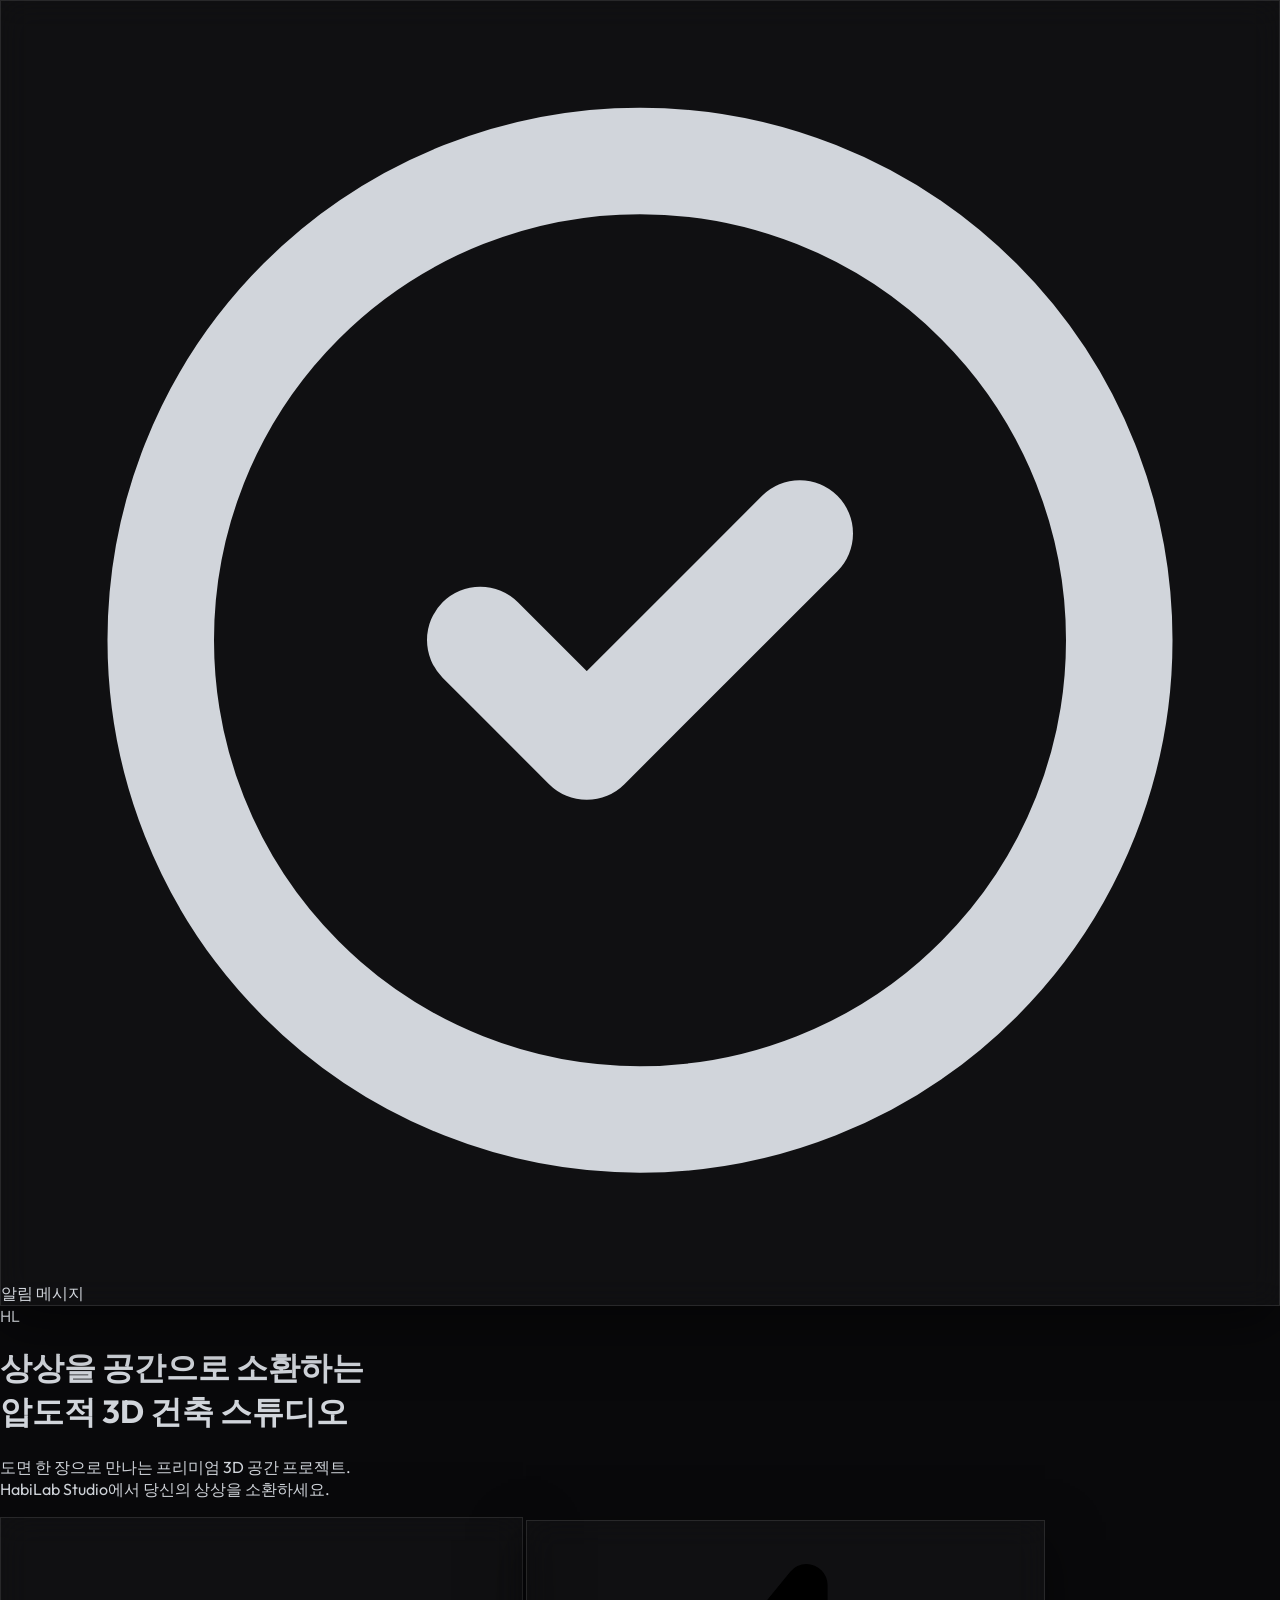
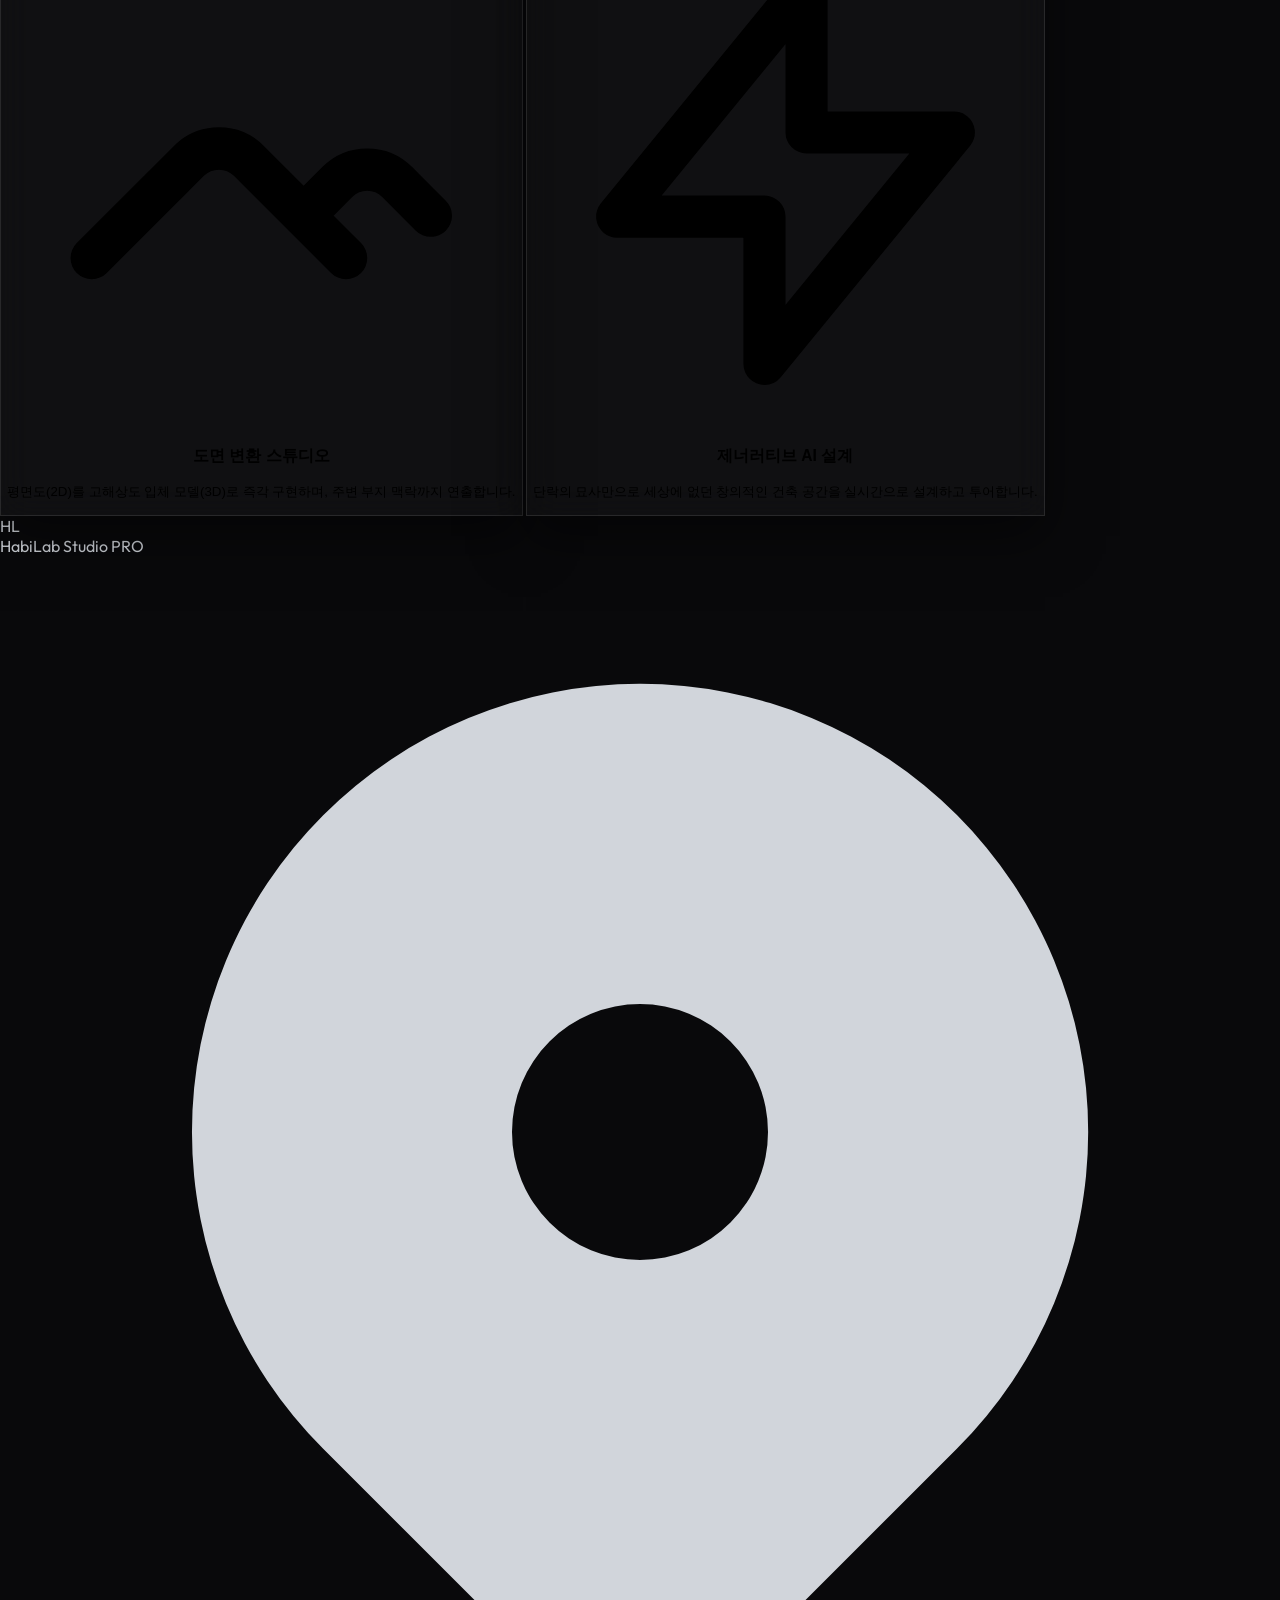
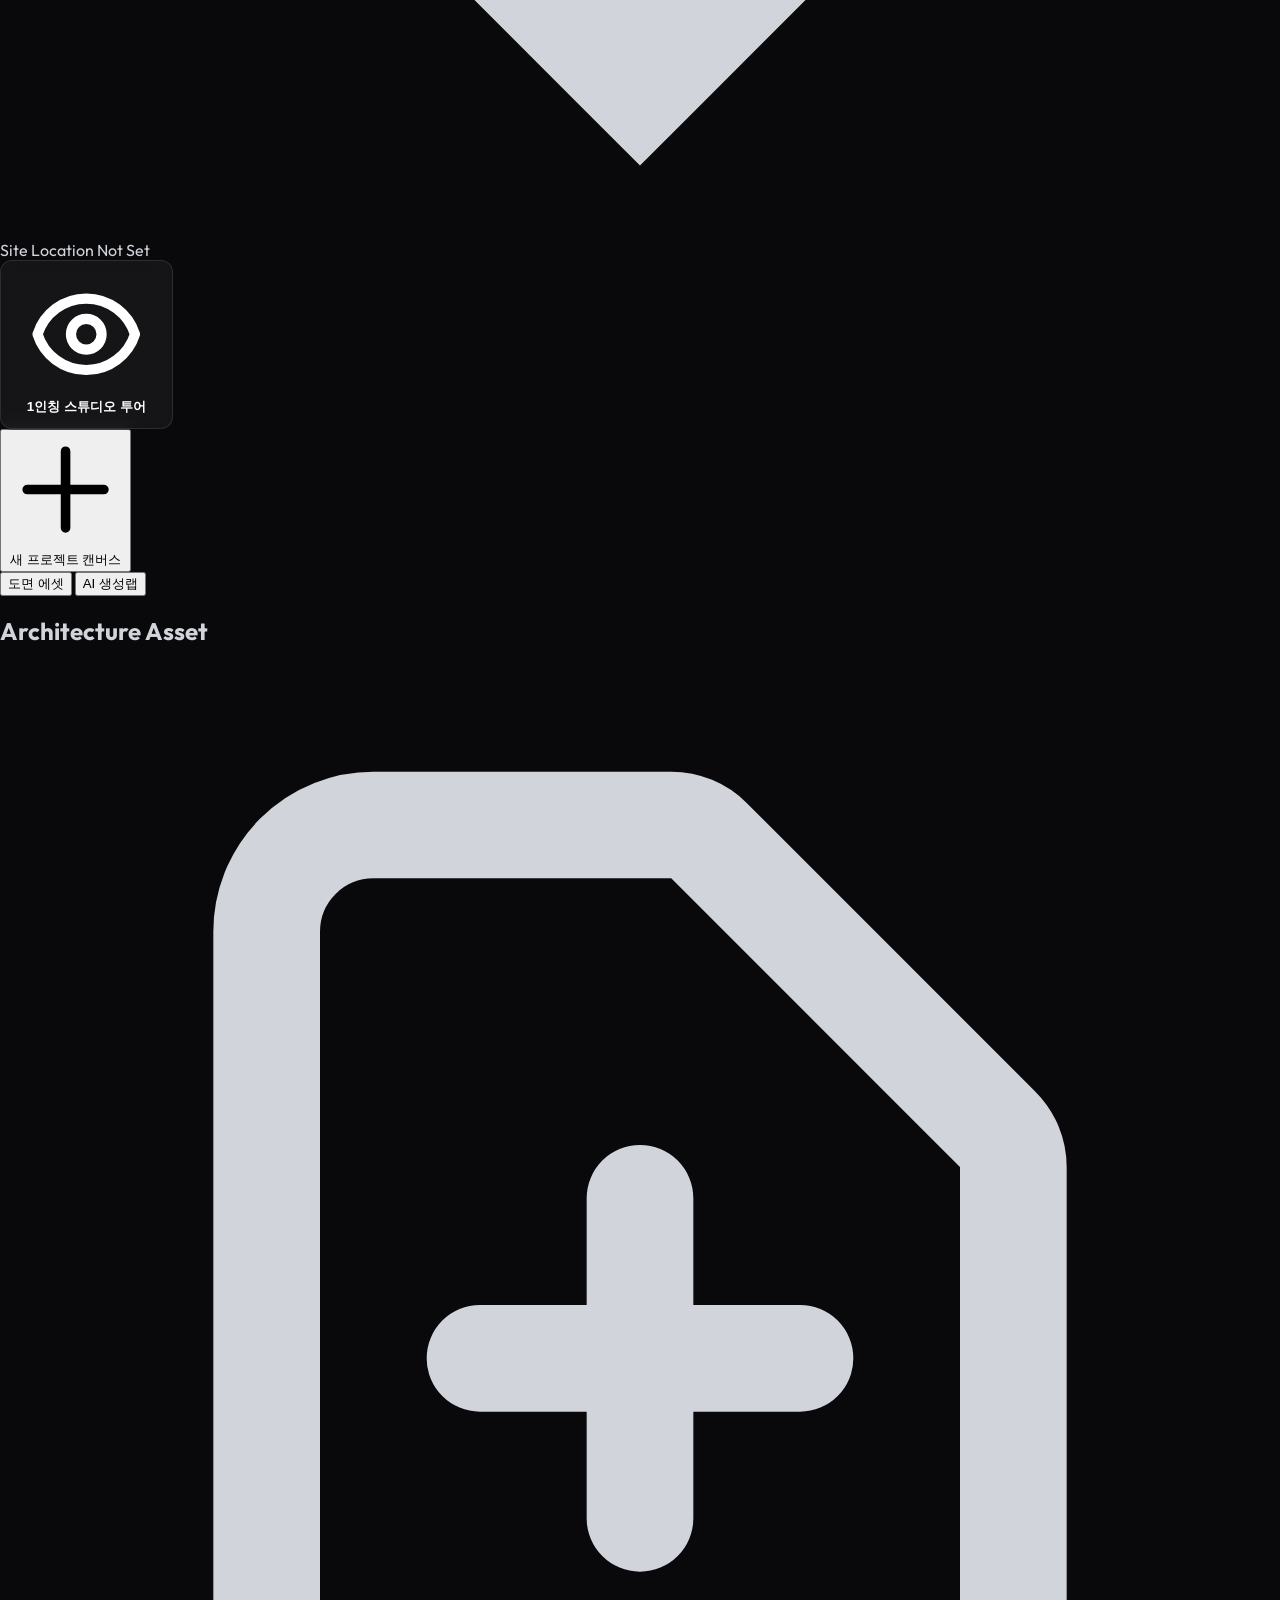
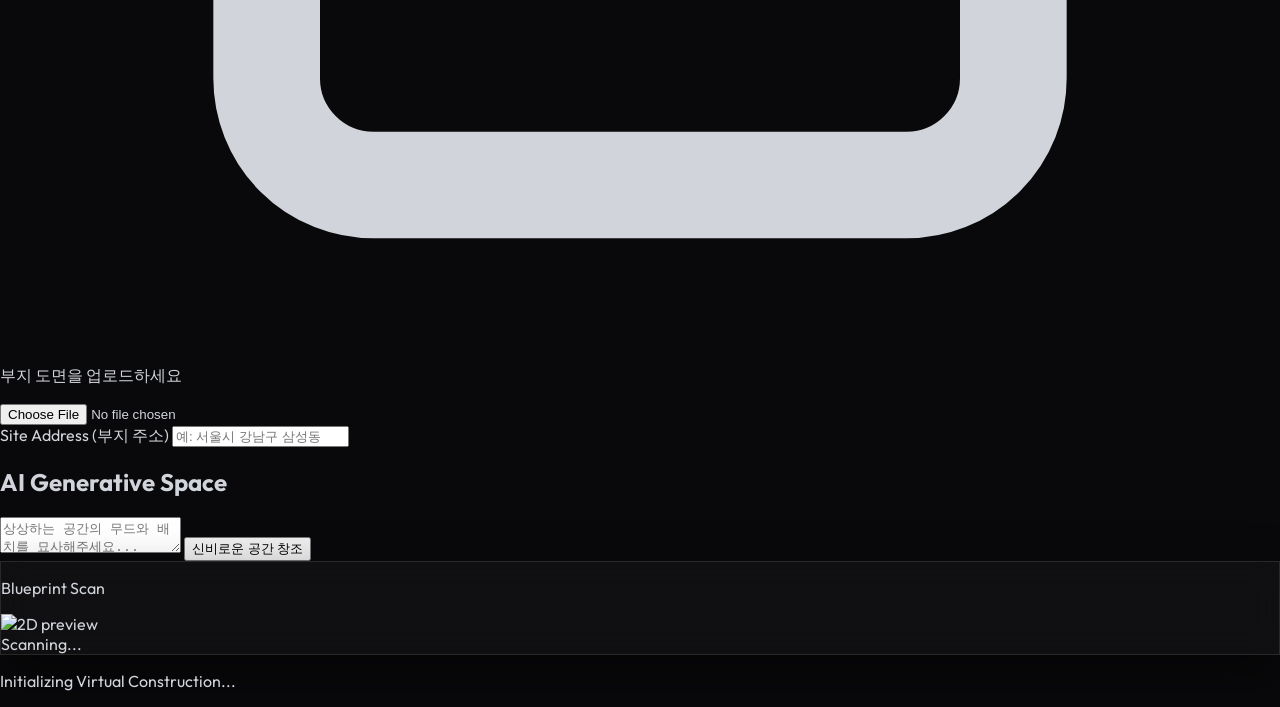
==== commit 2235d797: "Add files via upload" ====
--- a/static/index.html
+++ b/static/index.html
@@ -61,8 +61,16 @@
         }
     </style>
 </head>
-<body>
+<body class="bg-[#050507] text-white selection:bg-indigo-500/30 overflow-hidden font-sans">
     
+    <!-- Global Toast Notification -->
+    <div id="toast-overlay" class="fixed inset-0 top-10 flex border-0 items-start justify-center z-50 pointer-events-none hidden transition-opacity duration-500 opacity-0">
+        <div class="glass-panel border border-purple-500/40 bg-purple-900/30 px-8 py-4 rounded-full shadow-[0_0_40px_rgba(168,85,247,0.3)] flex items-center gap-3 transform transition-transform duration-500 scale-95" id="toast-content">
+            <svg class="w-5 h-5 text-purple-400" fill="none" stroke="currentColor" viewBox="0 0 24 24"><path stroke-linecap="round" stroke-linejoin="round" stroke-width="2" d="M9 12l2 2 4-4m6 2a9 9 0 11-18 0 9 9 0 0118 0z"></path></svg>
+            <span id="toast-message" class="text-white font-bold tracking-wide text-sm drop-shadow-md">알림 메시지</span>
+        </div>
+    </div>
+
     <!-- LANDING VIEW -->
     <div id="landing-view" class="fixed inset-0 z-[100] flex flex-col items-center justify-center transition-all duration-1000">
         <div class="absolute inset-0 bg-[radial-gradient(circle_at_center,_var(--tw-gradient-stops))] from-indigo-950/40 via-[#050507] to-black"></div>
@@ -114,33 +122,50 @@
 
         <main class="flex-grow grid grid-cols-12 overflow-hidden h-[calc(100vh-5rem)]">
             <!-- Left: Side Control (col-span-3) -->
-            <div class="col-span-1 lg:col-span-3 border-r border-white/5 p-8 flex flex-col gap-10 bg-[#0c0c0e] overflow-y-auto">
-                <div id="upload-section">
-                    <h2 class="text-xs font-bold text-gray-500 uppercase tracking-widest mb-6 flex items-center gap-2">
-                        <span class="w-1 h-3 bg-indigo-500 rounded-full"></span> Architecture Asset
-                    </h2>
-                    <div id="drop-zone" class="border-2 border-dashed border-white/5 rounded-3xl p-10 text-center hover:border-indigo-500/50 hover:bg-indigo-500/5 transition-all cursor-pointer group">
-                        <div class="w-12 h-12 bg-white/5 rounded-2xl mx-auto mb-4 flex items-center justify-center text-gray-500 group-hover:text-indigo-400 transition">
-                            <svg class="w-6 h-6" fill="none" stroke="currentColor" viewBox="0 0 24 24"><path stroke-linecap="round" stroke-linejoin="round" stroke-width="2" d="M9 13h6m-3-3v6m5 5H7a2 2 0 01-2-2V5a2 2 0 012-2h5.586a1 1 0 01.707.293l5.414 5.414a1 1 0 01.293.707V19a2 2 0 01-2 2z"></svg>
+            <div class="col-span-1 lg:col-span-3 border-r border-white/5 p-8 flex flex-col gap-8 bg-[#0c0c0e] overflow-y-auto">
+                
+                <!-- New Project Button -->
+                <button onclick="startNewProject()" class="w-full flex items-center justify-center gap-2 py-3 bg-white/5 hover:bg-white/10 border border-white/10 rounded-2xl text-[11px] font-bold text-gray-400 hover:text-white uppercase tracking-widest transition-all group">
+                    <svg class="w-4 h-4 text-gray-500 group-hover:text-indigo-400 transition" fill="none" stroke="currentColor" viewBox="0 0 24 24"><path stroke-linecap="round" stroke-linejoin="round" stroke-width="2" d="M12 4v16m8-8H4"></path></svg>
+                    새 프로젝트 캔버스
+                </button>
+
+                <!-- Tab Switcher -->
+                <div class="flex bg-white/5 rounded-xl p-1 gap-1">
+                    <button id="tab-btn-upload" onclick="switchTab('upload')" class="flex-1 py-2 text-[10px] font-bold uppercase tracking-widest rounded-lg bg-indigo-500/20 text-indigo-300 transition-all">도면 에셋</button>
+                    <button id="tab-btn-prompt" onclick="switchTab('prompt')" class="flex-1 py-2 text-[10px] font-bold uppercase tracking-widest rounded-lg text-gray-500 hover:text-gray-300 transition-all">AI 생성랩</button>
+                </div>
+
+                <!-- Tab Contents -->
+                <div id="upload-section" class="flex flex-col gap-6 transition-opacity duration-300">
+                    <div>
+                        <h2 class="text-xs font-bold text-gray-500 uppercase tracking-widest mb-4 flex items-center gap-2">
+                            <span class="w-1 h-3 bg-indigo-500 rounded-full"></span> Architecture Asset
+                        </h2>
+                        <div id="drop-zone" class="border-2 border-dashed border-white/5 rounded-3xl p-8 text-center hover:border-indigo-500/50 hover:bg-indigo-500/5 transition-all cursor-pointer group">
+                            <div class="w-10 h-10 bg-white/5 rounded-2xl mx-auto mb-4 flex items-center justify-center text-gray-500 group-hover:text-indigo-400 transition">
+                                <svg class="w-5 h-5" fill="none" stroke="currentColor" viewBox="0 0 24 24"><path stroke-linecap="round" stroke-linejoin="round" stroke-width="2" d="M9 13h6m-3-3v6m5 5H7a2 2 0 01-2-2V5a2 2 0 012-2h5.586a1 1 0 01.707.293l5.414 5.414a1 1 0 01.293.707V19a2 2 0 01-2 2z"></svg>
+                            </div>
+                            <p class="text-xs text-gray-400 font-medium">부지 도면을 업로드하세요</p>
                         </div>
-                        <p class="text-xs text-gray-400 font-medium">부지 도면을 업로드하거나 드래그하세요</p>
-                        <p class="text-[10px] text-gray-600 mt-2">PNG, JPG, PDF 지원</p>
-                    </div>
-                    <input type="file" id="file-input" class="hidden">
+                        <input type="file" id="file-input" class="hidden">
+                    </div>
                     
-                    <div class="mt-8">
+                    <div>
                         <label class="text-[10px] font-bold text-gray-600 uppercase tracking-[0.2em] mb-2 block">Site Address (부지 주소)</label>
-                        <input type="text" id="site-address" class="w-full bg-white/5 border border-white/10 rounded-xl px-4 py-3 text-sm text-gray-300 focus:outline-none focus:border-indigo-500/50" placeholder="예: 서울시 강남구 삼성동...">
+                        <input type="text" id="site-address" class="w-full bg-white/5 border border-white/10 rounded-xl px-4 py-3 text-sm text-gray-300 focus:outline-none focus:border-indigo-500/50" placeholder="예: 서울시 강남구 삼성동">
                     </div>
                 </div>
 
-                <div id="prompt-section">
-                    <h2 id="prompt-title" class="text-xs font-bold text-gray-500 uppercase tracking-widest mb-6 flex items-center gap-2">
-                        <span class="w-1 h-3 bg-purple-500 rounded-full"></span> AI Generative Space
-                    </h2>
-                    <textarea id="ai-prompt" class="w-full bg-white/5 border border-white/10 rounded-2xl p-5 text-sm focus:outline-none focus:border-indigo-500/50 transition-all text-gray-300 h-44 leading-relaxed" placeholder="어떤 공간을 상상하시나요? 최대한 자세히 묘사해주세요..."></textarea>
-                    <button id="btn-generate" class="w-full mt-6 bg-gradient-to-r from-indigo-600 to-purple-600 hover:scale-[1.02] active:scale-95 text-white font-bold py-4 rounded-2xl transition-all shadow-2xl">신비로운 공간 창조 시작</button>
-                    <div id="ai-status-box" class="hidden mt-6 p-5 rounded-2xl text-xs font-medium border border-indigo-500/20 bg-indigo-500/5 text-indigo-300"></div>
+                <div id="prompt-section" class="hidden flex flex-col gap-6 transition-opacity duration-300">
+                    <div>
+                        <h2 class="text-xs font-bold text-gray-500 uppercase tracking-widest mb-4 flex items-center gap-2">
+                            <span class="w-1 h-3 bg-purple-500 rounded-full"></span> AI Generative Space
+                        </h2>
+                        <textarea id="ai-prompt" class="w-full bg-white/5 border border-white/10 rounded-2xl p-5 text-sm focus:outline-none focus:border-purple-500/50 transition-all text-gray-300 h-44 leading-relaxed" placeholder="상상하는 공간의 무드와 배치를 묘사해주세요..."></textarea>
+                        <button id="btn-generate" class="w-full mt-4 bg-gradient-to-r from-indigo-600 to-purple-600 hover:scale-[1.02] active:scale-95 text-white font-bold py-4 rounded-2xl transition-all shadow-2xl">신비로운 공간 창조</button>
+                        <div id="ai-status-box" class="hidden mt-4 p-4 rounded-xl text-xs font-medium border border-purple-500/20 bg-purple-500/5 text-purple-300"></div>
+                    </div>
                 </div>
             </div>
 
@@ -262,11 +287,77 @@
         grid.position.y = -0.05;
         scene.add(grid);
 
-        // --- Core Navigation (Redundant but safe) ---
+        // --- Single Page App UI State ---
+        window.switchTab = (tab) => {
+            const upSec = document.getElementById('upload-section');
+            const prSec = document.getElementById('prompt-section');
+            const upBtn = document.getElementById('tab-btn-upload');
+            const prBtn = document.getElementById('tab-btn-prompt');
+            
+            if (tab === 'upload') {
+                upSec.classList.remove('hidden'); prSec.classList.add('hidden');
+                upBtn.className = "flex-1 py-2 text-[10px] font-bold uppercase tracking-widest rounded-lg bg-indigo-500/20 text-indigo-300 transition-all";
+                prBtn.className = "flex-1 py-2 text-[10px] font-bold uppercase tracking-widest rounded-lg text-gray-500 hover:text-gray-300 transition-all";
+            } else {
+                prSec.classList.remove('hidden'); upSec.classList.add('hidden');
+                prBtn.className = "flex-1 py-2 text-[10px] font-bold uppercase tracking-widest rounded-lg bg-purple-500/20 text-purple-300 transition-all";
+                upBtn.className = "flex-1 py-2 text-[10px] font-bold uppercase tracking-widest rounded-lg text-gray-500 hover:text-gray-300 transition-all";
+            }
+        };
+
+        window.showToast = (msg) => {
+            const overlay = document.getElementById('toast-overlay');
+            const content = document.getElementById('toast-content');
+            document.getElementById('toast-message').innerText = msg;
+            
+            overlay.classList.remove('hidden');
+            setTimeout(() => {
+                overlay.classList.remove('opacity-0');
+                content.classList.remove('scale-95');
+                content.classList.add('scale-100');
+            }, 10);
+            
+            setTimeout(() => {
+                overlay.classList.add('opacity-0');
+                content.classList.remove('scale-100');
+                content.classList.add('scale-95');
+                setTimeout(() => overlay.classList.add('hidden'), 500);
+            }, 4000);
+        };
+
+        window.startNewProject = () => {
+             // Reset Scene Content
+             scene.children.slice().forEach(c => { 
+                if(c.isGroup || c.isMesh) { 
+                    if(c.type !== 'GridHelper' && !c.isLight) scene.remove(c); 
+                } 
+             });
+             const oldContext = scene.getObjectByName('UrbanContextGroup');
+             if(oldContext) scene.remove(oldContext);
+
+             // Reset Preview & Alerts
+             previewImg.classList.add('hidden');
+             previewImg.src = "";
+             document.getElementById('2d-placeholder').classList.remove('hidden');
+             document.getElementById('placeholder').classList.remove('hidden');
+             aiStatusBox.classList.add('hidden');
+             aiPrompt.value = "";
+             
+             // Reset Camera System
+             camera.position.set(100, 80, 100);
+             controls.target.set(0, 0, 0);
+             controls.autoRotate = false;
+             controls.update();
+
+             window.showToast("새 프로젝트 캔버스가 초기화되었습니다.");
+        };
+
         window.enterWorkspace = (mode) => {
             console.log("Navigating to Workspace Mode:", mode);
             const landing = document.getElementById('landing-view');
             const workspace = document.getElementById('workspace-view');
+            
+            window.switchTab(mode);
             
             landing.style.opacity = '0';
             landing.style.transform = 'scale(1.05) translateY(-20px)';
@@ -278,10 +369,6 @@
                     workspace.style.opacity = '1'; 
                     window.dispatchEvent(new Event('resize'));
                 }, 50);
-                if (mode === 'prompt') {
-                    document.getElementById('upload-section').classList.add('hidden');
-                    document.getElementById('ai-prompt')?.focus();
-                }
             }, 600);
         };
 
@@ -472,10 +559,14 @@
                 // Construct procedural urban setting based on building size
                 generateUrbanContext(scene, maxDim);
 
-                camera.position.set(center.x + maxDim * 1.2, maxDim, center.z + maxDim * 1.2);
+                camera.position.set(center.x + maxDim * 1.5, maxDim * 1.2, center.z + maxDim * 1.5);
                 controls.target.copy(center);
+                controls.autoRotate = true; // Cinematic Showcase
+                controls.autoRotateSpeed = 1.2;
                 controls.update();
+                
                 document.getElementById('placeholder').classList.add('hidden');
+                window.showToast("공간 조형 및 도시 맥락 연출 완료");
             });
         };
 
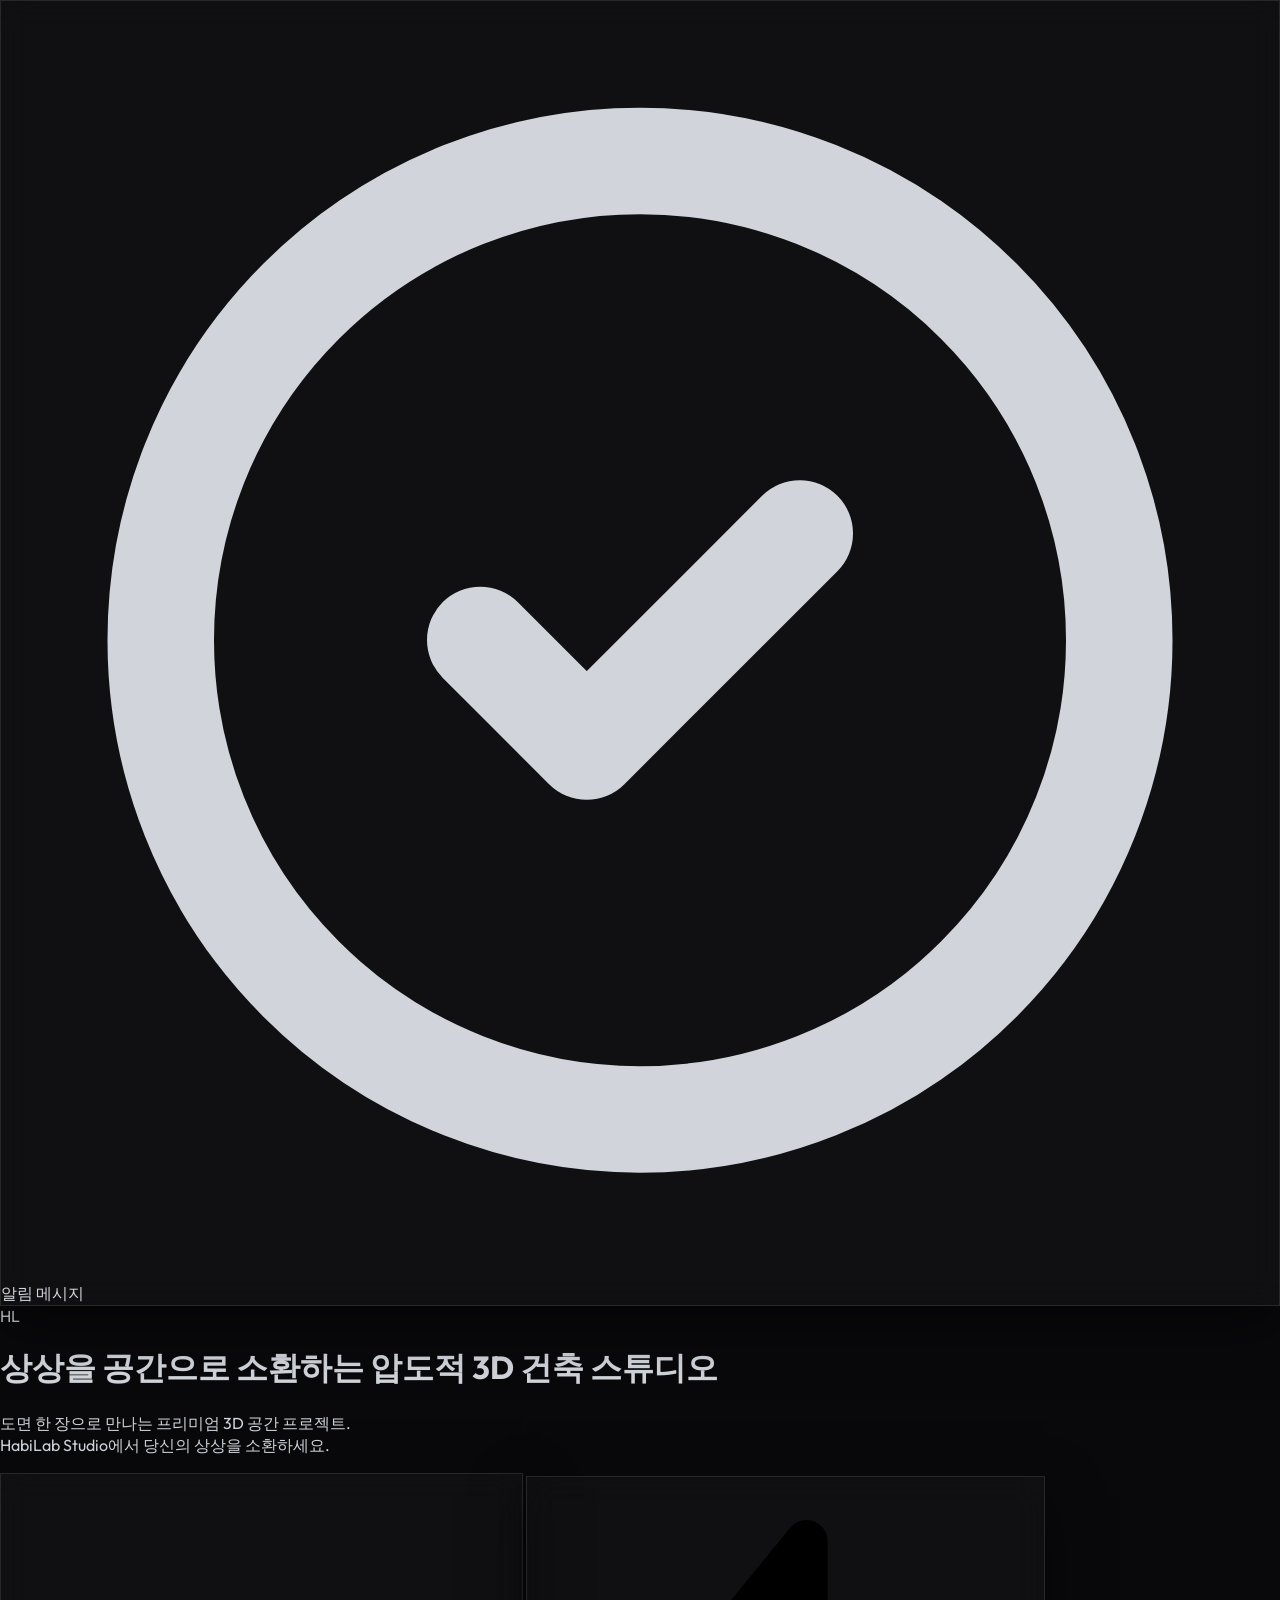
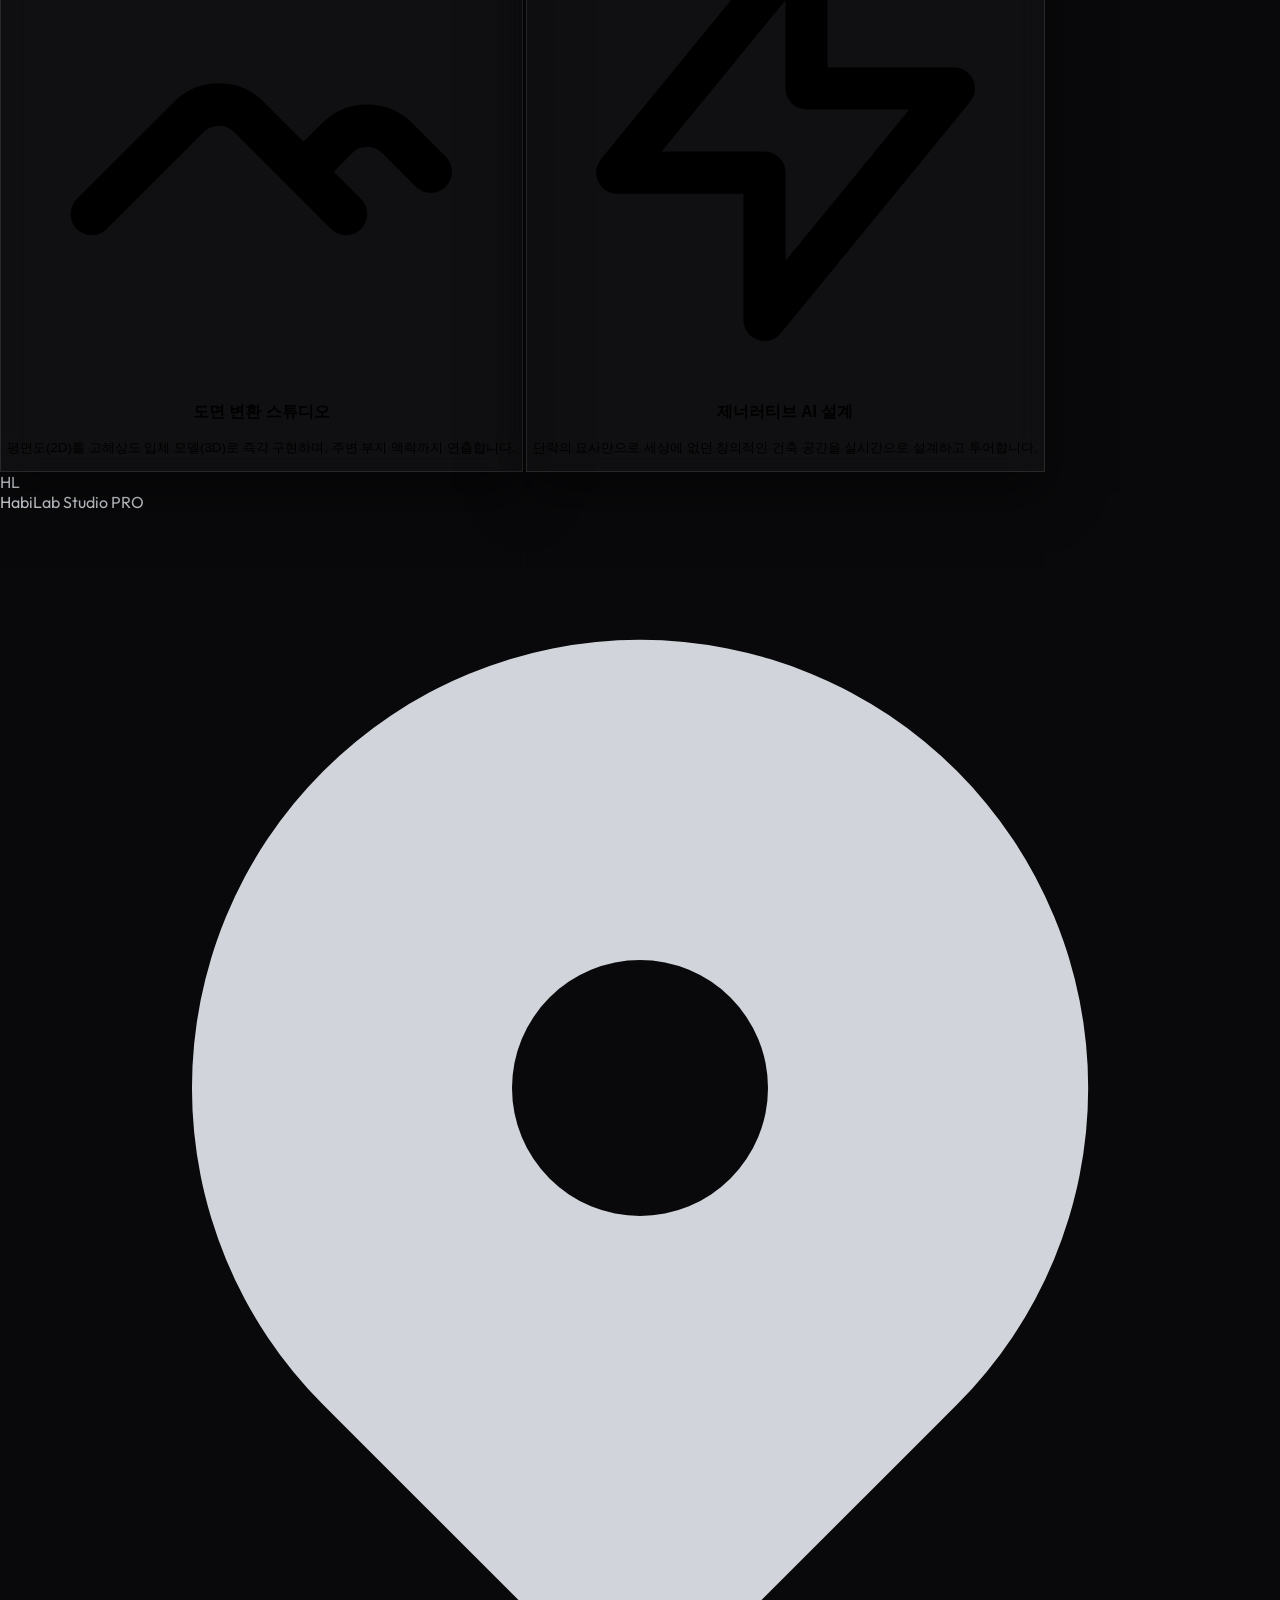
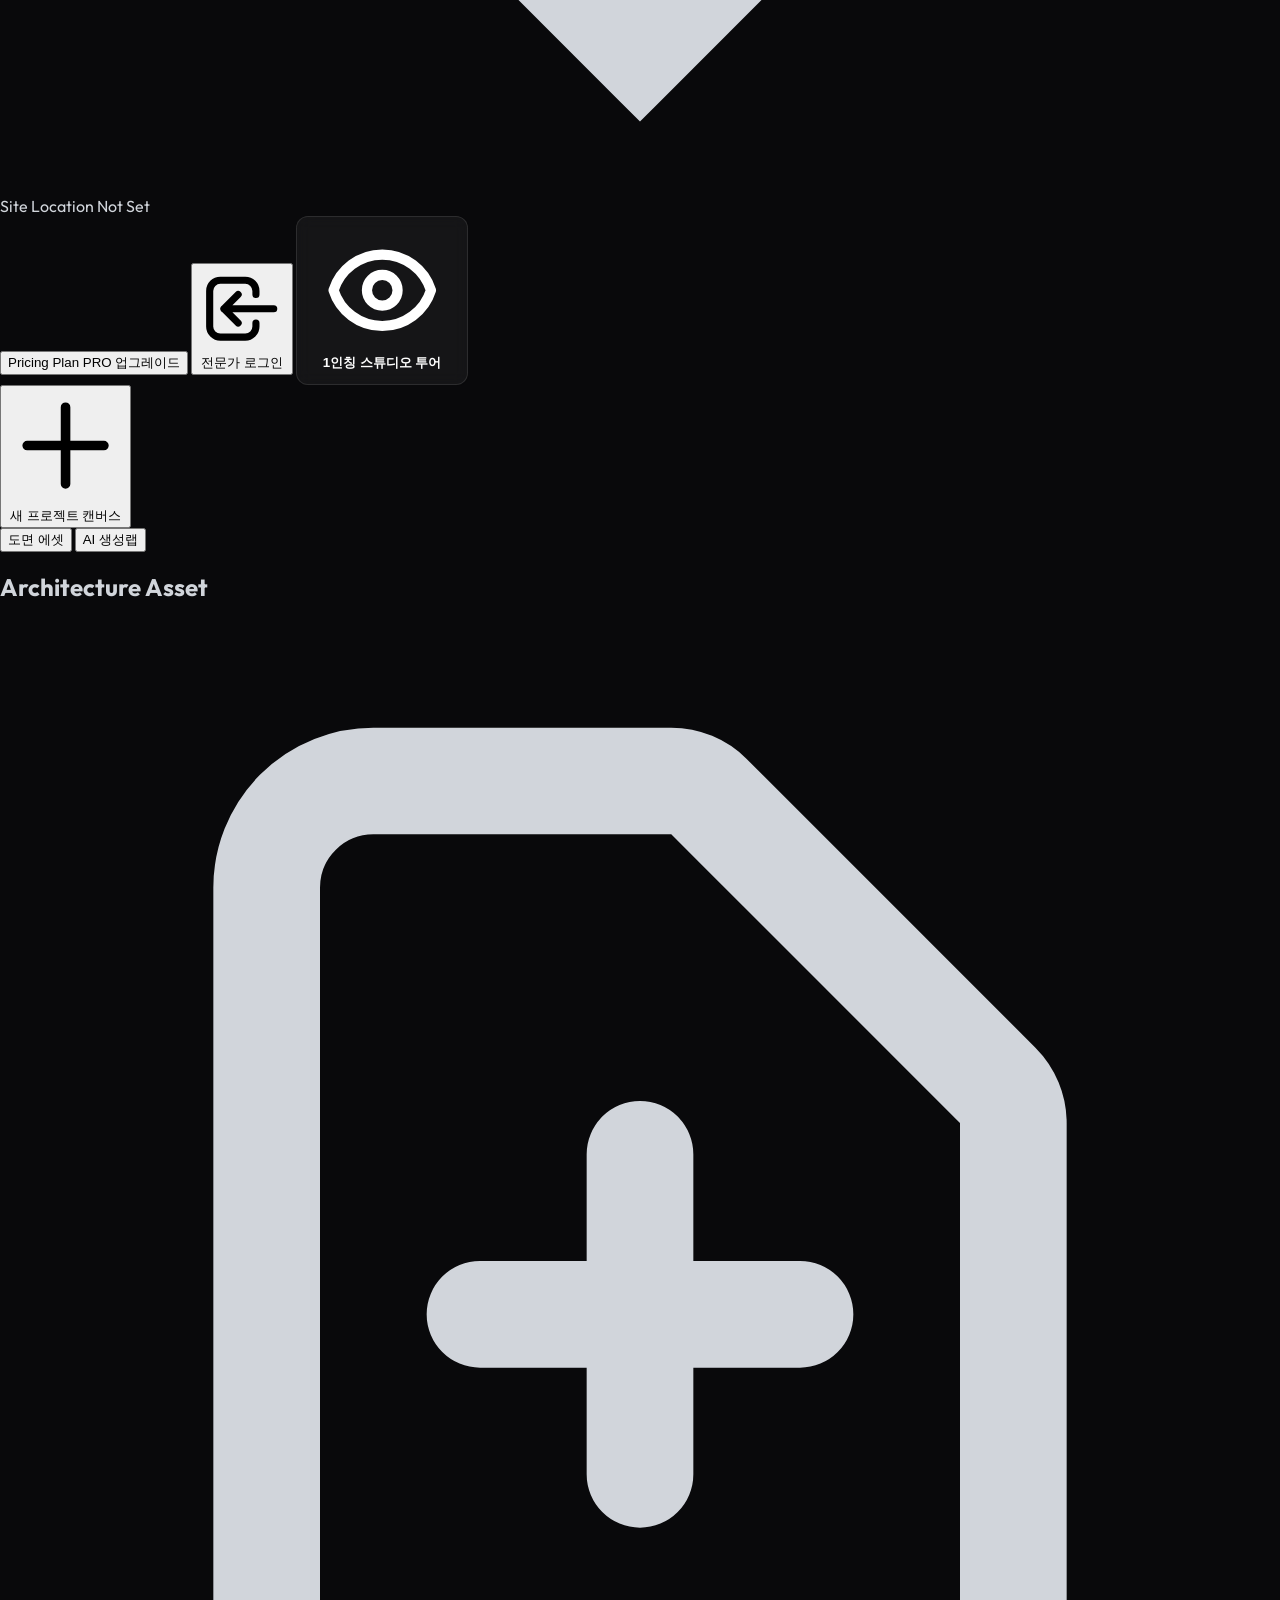
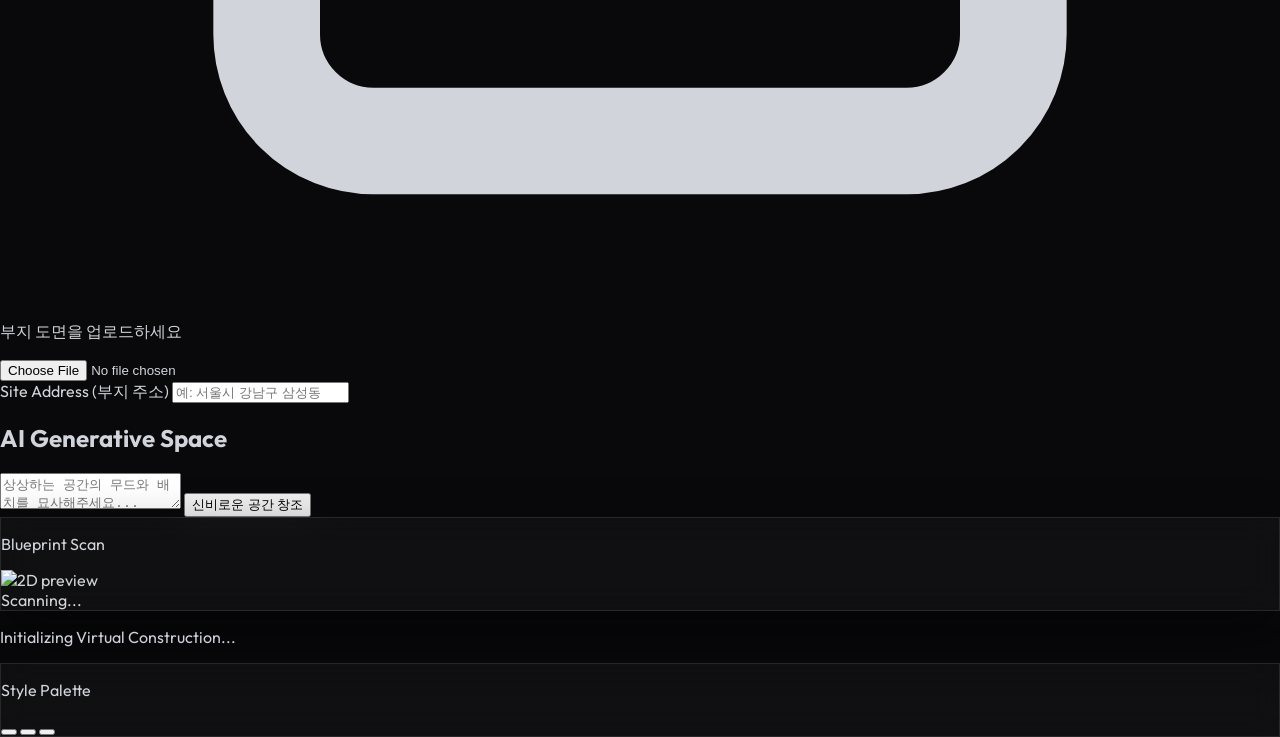
==== commit c87cb71a: "Add files via upload" ====
--- a/static/index.html
+++ b/static/index.html
@@ -76,7 +76,7 @@
         <div class="absolute inset-0 bg-[radial-gradient(circle_at_center,_var(--tw-gradient-stops))] from-indigo-950/40 via-[#050507] to-black"></div>
         <div class="relative z-10 text-center max-w-5xl px-6">
             <div class="w-20 h-20 mx-auto rounded-3xl bg-gradient-to-tr from-indigo-500 to-purple-500 flex items-center justify-center font-bold text-white text-3xl mb-12 shadow-2xl scale-110">HL</div>
-            <h1 class="text-6xl md:text-8xl font-black text-white tracking-tighter mb-8 leading-[0.9]">상상을 공간으로 소환하는<br/><span class="text-transparent bg-clip-text bg-gradient-to-r from-indigo-400 to-purple-400">압도적 3D 건축 스튜디오</span></h1>
+            <h1 class="text-[clamp(1.5rem,3.5vw,5rem)] font-black text-white tracking-tighter mb-8 leading-[1.2] whitespace-nowrap overflow-hidden">상상을 공간으로 소환하는 <span class="text-transparent bg-clip-text bg-gradient-to-r from-indigo-400 to-purple-400">압도적 3D 건축 스튜디오</span></h1>
             <p class="text-xl md:text-2xl text-gray-400 mb-16 max-w-3xl mx-auto font-light leading-relaxed">
                 도면 한 장으로 만나는 프리미엄 3D 공간 프로젝트.<br/>
                 <span class="text-white font-medium">HabiLab Studio에서 당신의 상상을 소환하세요.</span>
@@ -113,7 +113,17 @@
                 <span id="display-address">Site Location Not Set</span>
             </div>
             <div class="flex gap-4">
-                 <button id="btn-walk" class="btn-premium flex items-center gap-2 bg-white/10 hover:bg-white/20 border-white/20 text-sm">
+                 <!-- Business / Monetization Stub -->
+                 <button class="hidden md:flex flex-col items-end justify-center px-4 py-1 border-r border-white/10 opacity-80 hover:opacity-100 transition-opacity">
+                     <span class="text-[9px] text-gray-500 font-bold uppercase tracking-widest">Pricing Plan</span>
+                     <span class="text-xs text-purple-400 font-bold">PRO 업그레이드</span>
+                 </button>
+                 <button class="hidden md:flex items-center gap-2 text-xs font-medium text-gray-400 hover:text-white px-2 pr-4 transition-colors">
+                     <svg class="w-4 h-4" fill="none" stroke="currentColor" viewBox="0 0 24 24"><path stroke-linecap="round" stroke-linejoin="round" stroke-width="2" d="M11 16l-4-4m0 0l4-4m-4 4h14m-5 4v1a3 3 0 01-3 3H6a3 3 0 01-3-3V7a3 3 0 013-3h7a3 3 0 013 3v1"></path></svg>
+                     전문가 로그인
+                 </button>
+
+                 <button id="btn-walk" class="btn-premium flex items-center gap-2 bg-white/10 hover:bg-white/20 border-white/20 text-sm ml-2">
                     <svg class="w-4 h-4" fill="none" stroke="currentColor" viewBox="0 0 24 24"><path stroke-linecap="round" stroke-linejoin="round" stroke-width="2" d="M15 12a3 3 0 11-6 0 3 3 0 016 0z"></path><path stroke-linecap="round" stroke-linejoin="round" stroke-width="2" d="M2.458 12C3.732 7.943 7.523 5 12 5c4.478 0 8.268 2.943 9.542 7-1.274 4.057-5.064 7-9.542 7-4.477 0-8.268-2.943-9.542-7z"></path></svg>
                     1인칭 스튜디오 투어
                 </button>
@@ -194,6 +204,16 @@
                     <div id="walk-instructions">
                         WASD - 이동  |  MOUSE - 둘러보기  |  ESC - 3D 모드로 복귀
                     </div>
+
+                    <!-- Material Palette Controller -->
+                    <div id="material-controller" class="absolute bottom-10 right-10 glass-panel border border-white/10 p-5 rounded-3xl flex flex-col gap-4 shadow-2xl z-40 transition-opacity duration-500 opacity-0 pointer-events-none">
+                        <p class="text-[10px] font-bold text-gray-400 uppercase tracking-[0.2em] text-center">Style Palette</p>
+                        <div class="flex gap-3">
+                            <button onclick="applyMaterialMode('nano')" title="Nano Banana (Glass/White)" class="w-10 h-10 rounded-full bg-gradient-to-br from-white to-gray-200 border-2 border-white shadow-[0_0_15px_rgba(255,255,255,0.5)] hover:scale-110 active:scale-95 transition-all"></button>
+                            <button onclick="applyMaterialMode('concrete')" title="Exposed Concrete (Minimalist)" class="w-10 h-10 rounded-full bg-gradient-to-br from-gray-400 to-gray-600 border-2 border-gray-300 shadow-[0_0_15px_rgba(0,0,0,0.5)] hover:scale-110 active:scale-95 transition-all"></button>
+                            <button onclick="applyMaterialMode('wood')" title="Dark Wood (Modern)" class="w-10 h-10 rounded-full bg-gradient-to-br from-[#4a3018] to-[#2b180d] border-2 border-[#5c4028] shadow-[0_0_15px_rgba(0,0,0,0.5)] hover:scale-110 active:scale-95 transition-all"></button>
+                        </div>
+                    </div>
                 </div>
             </div>
         </main>
@@ -325,6 +345,49 @@
             }, 4000);
         };
 
+        // Material Customization Logic
+        window.loadedModel = null;
+        window.applyMaterialMode = (mode) => {
+            if (!window.loadedModel) return;
+            
+            // Define Premium BIM Materials
+            const materials = {
+                'nano': {
+                    wall: new THREE.MeshPhysicalMaterial({ color: 0xffffff, roughness: 0.1, metalness: 0.1, clearcoat: 1.0 }),
+                    floor: new THREE.MeshPhysicalMaterial({ color: 0x111111, roughness: 0.05, metalness: 0.8 }),
+                    glass: new THREE.MeshPhysicalMaterial({ color: 0xffffff, transmission: 0.9, opacity: 1, transparent: true, roughness: 0.0, ior: 1.5, thickness: 0.5 })
+                },
+                'concrete': {
+                    wall: new THREE.MeshStandardMaterial({ color: 0x9ca3af, roughness: 0.8, metalness: 0.2 }),
+                    floor: new THREE.MeshStandardMaterial({ color: 0x1f2937, roughness: 0.9, metalness: 0.1 }),
+                    glass: new THREE.MeshPhysicalMaterial({ color: 0x3b82f6, transmission: 0.6, opacity: 1, transparent: true, roughness: 0.1 })
+                },
+                'wood': {
+                    wall: new THREE.MeshStandardMaterial({ color: 0x78350f, roughness: 0.7, metalness: 0.0 }), // Dark Amber
+                    floor: new THREE.MeshStandardMaterial({ color: 0x451a03, roughness: 0.4, metalness: 0.1 }),
+                    glass: new THREE.MeshPhysicalMaterial({ color: 0xfffbeb, transmission: 0.8, opacity: 1, transparent: true, roughness: 0.2 })
+                }
+            };
+
+            const selectedMats = materials[mode];
+
+            window.loadedModel.traverse(n => {
+                if (n.isMesh) {
+                    const name = (n.name || "").toLowerCase();
+                    // BIM Layer Routing
+                    if (name.includes('floor')) {
+                        n.material = selectedMats.floor;
+                    } else if (name.includes('window') || name.includes('glass')) {
+                        n.material = selectedMats.glass;
+                    } else {
+                        // Default to Wall for backwards compatibility
+                        n.material = selectedMats.wall;
+                    }
+                }
+            });
+            window.showToast("스타일 재질이 완벽히 동기화 되었습니다.");
+        };
+
         window.startNewProject = () => {
              // Reset Scene Content
              scene.children.slice().forEach(c => { 
@@ -334,6 +397,13 @@
              });
              const oldContext = scene.getObjectByName('UrbanContextGroup');
              if(oldContext) scene.remove(oldContext);
+
+             // Hide Utilities
+             const matCtrl = document.getElementById('material-controller');
+             if(matCtrl) {
+                 matCtrl.classList.add('opacity-0');
+                 matCtrl.classList.add('pointer-events-none');
+             }
 
              // Reset Preview & Alerts
              previewImg.classList.add('hidden');
@@ -533,21 +603,17 @@
                 });
                 
                 const model = gltf.scene;
-                model.traverse(n => { 
-                    if(n.isMesh) { 
-                        n.castShadow = true; n.receiveShadow = true; 
-                        // Architectural Material (Nano Banana Edition)
-                        n.material = new THREE.MeshPhysicalMaterial({
-                            color: 0xeeeeee, 
-                            roughness: 0.2, 
-                            metalness: 0.05, 
-                            transmission: (n.name.includes('window')) ? 0.9 : 0,
-                            thickness: 1.0,
-                            ior: 1.5,
-                            envMapIntensity: 2.0
-                        }); 
-                    } 
+                window.loadedModel = model; // Store globally for Material switching
+                
+                // Initial Default Application
+                window.applyMaterialMode('nano');
+                model.traverse(n => {
+                    if (n.isMesh) {
+                        n.castShadow = true; 
+                        n.receiveShadow = true;
+                    }
                 });
+                
                 scene.add(model);
 
                 // Auto-Focus & Scale computation
@@ -562,11 +628,18 @@
                 camera.position.set(center.x + maxDim * 1.5, maxDim * 1.2, center.z + maxDim * 1.5);
                 controls.target.copy(center);
                 controls.autoRotate = true; // Cinematic Showcase
-                controls.autoRotateSpeed = 1.2;
+                controls.autoRotateSpeed = 1.0;
                 controls.update();
-                
+
                 document.getElementById('placeholder').classList.add('hidden');
                 window.showToast("공간 조형 및 도시 맥락 연출 완료");
+                
+                // Reveal Material Controller
+                const matCtrl = document.getElementById('material-controller');
+                if(matCtrl) {
+                    matCtrl.classList.remove('opacity-0');
+                    matCtrl.classList.remove('pointer-events-none');
+                }
             });
         };
 
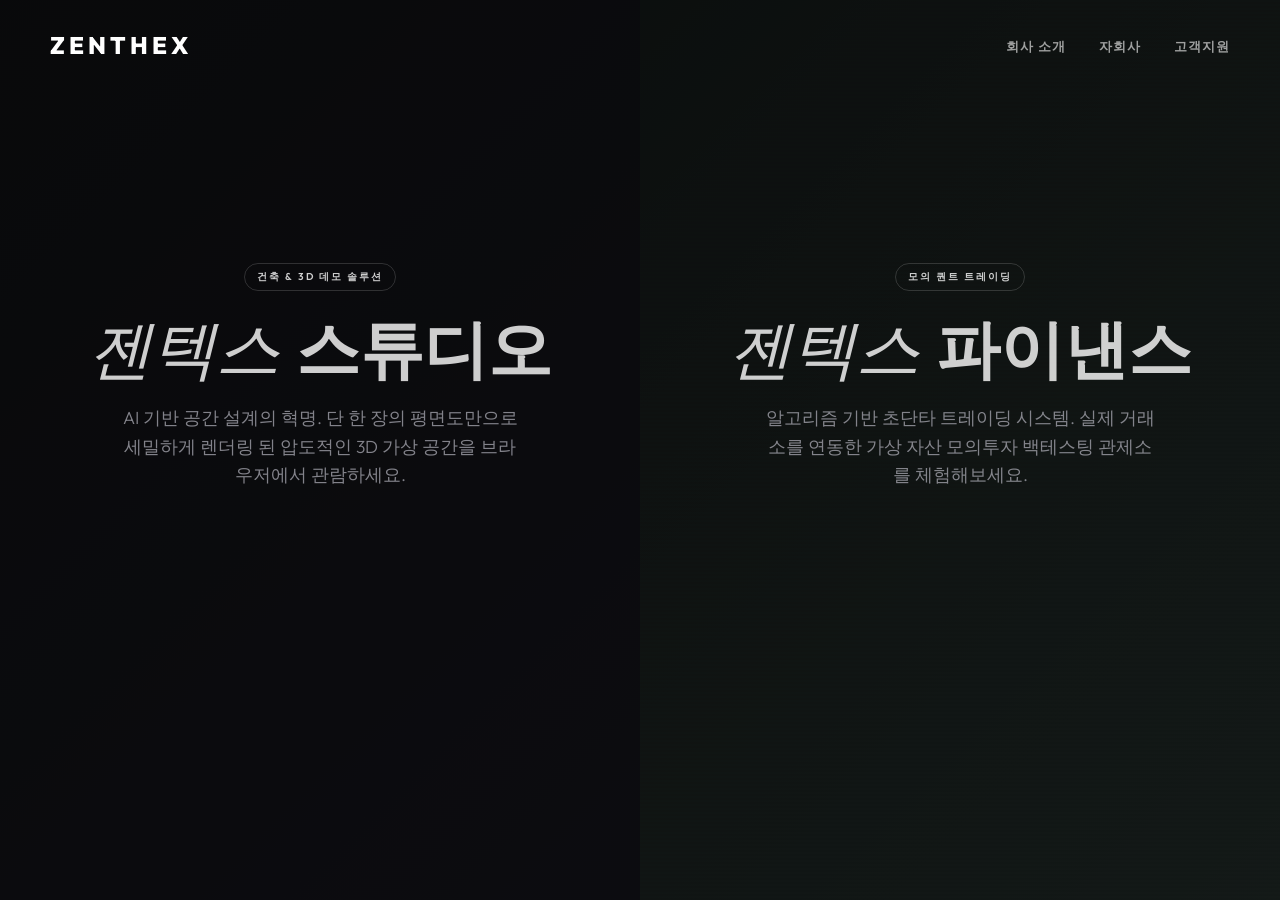
==== commit df026ae0: "Add files via upload" ====
--- a/static/index.html
+++ b/static/index.html
@@ -3,751 +3,170 @@
 <head>
     <meta charset="UTF-8">
     <meta name="viewport" content="width=device-width, initial-scale=1.0">
-    <title>하비랩 (HabiLab) - 3D Floor Plan Generator (Nano Banana Edition)</title>
-    <script src="https://cdn.tailwindcss.com"></script>
-    <link href="https://fonts.googleapis.com/css2?family=Outfit:wght@300;400;600;800&display=swap" rel="stylesheet">
+    <title>Zenthex Group | 젠텍스 홀딩스</title>
     <style>
-        :root {
-            --accent-indigo: #6366f1;
-            --accent-purple: #8b5cf6;
-            --bg-dark: #09090b;
-            --card-gray: #121214;
+        /* Import premium fonts */
+        @import url('https://fonts.googleapis.com/css2?family=Outfit:wght@300;400;600;800&family=Playfair+Display:ital,wght@0,400;0,700;1,400&display=swap');
+
+        body, html {
+            margin: 0; padding: 0; width: 100%; height: 100%;
+            font-family: 'Outfit', sans-serif; background-color: #050505; color: #fff;
+            overflow: hidden;
         }
 
-        body { font-family: 'Outfit', sans-serif; background-color: var(--bg-dark); color: #d1d5db; margin: 0; overflow: hidden; }
-        
-        .glass-panel {
-            background: rgba(255, 255, 255, 0.03);
-            backdrop-filter: blur(16px);
-            border: 1px solid rgba(255, 255, 255, 0.1);
-            box-shadow: 0 20px 50px rgba(0,0,0,0.5);
+        .container {
+            display: flex; width: 100vw; height: 100vh; position: relative;
         }
 
-        .loading-overlay {
-            position: absolute; inset: 0; background: rgba(9, 9, 11, 0.95);
-            backdrop-filter: blur(20px); z-index: 1000;
-            display: none; flex-direction: column; align-items: center; justify-content: center;
-            transition: opacity 0.5s; opacity: 0;
+        /* Nav Bar inside Portal */
+        .corporate-nav {
+            position: absolute; top: 0; width: 100%; padding: 30px 50px;
+            display: flex; justify-content: space-between; align-items: center;
+            z-index: 100; box-sizing: border-box; pointer-events: none;
         }
-        .loading-overlay.active { display: flex; opacity: 1; }
+        .logo { font-size: 24px; font-weight: 800; letter-spacing: 4px; pointer-events: auto; }
+        .nav-links a {
+            color: rgba(255,255,255,0.6); text-decoration: none; margin-left: 30px;
+            font-size: 13px; font-weight: 600; text-transform: uppercase; letter-spacing: 1px;
+            transition: color 0.3s; pointer-events: auto;
+        }
+        .nav-links a:hover { color: #fff; }
+
+        /* Split Screen Modules */
+        .split {
+            flex: 1; position: relative; overflow: hidden; transition: all 0.7s cubic-bezier(0.16, 1, 0.3, 1);
+            display: flex; align-items: center; justify-content: center;
+            cursor: pointer;
+        }
+
+        .split::before { /* Animated scanline overlay */
+            content: ''; position: absolute; inset: 0; z-index: 2;
+            background: linear-gradient(to bottom, transparent 50%, rgba(0,0,0,0.1) 51%);
+            background-size: 100% 4px; pointer-events: none; opacity: 0.3;
+        }
+
+        .bg-overlay {
+            position: absolute; inset: 0; background-size: cover; background-position: center;
+            filter: grayscale(80%) brightness(0.4);
+            transition: all 1s cubic-bezier(0.16, 1, 0.3, 1); transform: scale(1.05);
+            z-index: 0;
+        }
+
+        /* Background Graphics (Procedural CSS Gradients instead of broken images) */
+        .left-side .bg-overlay {
+            background: linear-gradient(135deg, #0f172a 0%, #1e1b4b 100%);
+        }
         
-        .spinner {
-            border: 2px solid rgba(255, 255, 255, 0.05);
-            border-top: 2px solid var(--accent-indigo);
-            border-radius: 50%; width: 60px; height: 60px;
-            animation: spin 1s cubic-bezier(0.4, 0, 0.2, 1) infinite;
+        .right-side .bg-overlay {
+            background: linear-gradient(135deg, #022c22 0%, #064e3b 100%);
         }
-        @keyframes spin { 100% { transform: rotate(360deg); } }
 
-        #viewer-container { width: 100%; height: 100%; position: relative; }
+        .content {
+            position: relative; z-index: 10; text-align: center; padding: 40px;
+            opacity: 0.8; transition: all 0.5s ease;
+        }
+
+        .badge {
+            display: inline-block; padding: 6px 12px; border: 1px solid rgba(255,255,255,0.2);
+            border-radius: 50px; font-size: 10px; font-weight: 600; letter-spacing: 2px; text-transform: uppercase;
+            margin-bottom: 20px; backdrop-filter: blur(10px);
+        }
+
+        h1 {
+            font-family: 'Playfair Display', serif; font-size: 4rem; margin: 0 0 20px 0;
+            line-height: 1.1; font-weight: 400; font-style: italic;
+        }
+
+        h1 span {
+            font-family: 'Outfit', sans-serif; font-weight: 800; font-style: normal;
+        }
+
+        p {
+            font-size: 1.1rem; line-height: 1.6; color: #a1a1aa; max-width: 400px;
+            margin: 0 auto 30px auto; font-weight: 300;
+        }
+
+        .features {
+            display: flex; gap: 15px; justify-content: center; margin-bottom: 40px;
+            opacity: 0; transform: translateY(20px); transition: all 0.5s ease;
+        }
+
+        .features span {
+            font-size: 11px; padding: 5px 0; border-bottom: 1px solid rgba(255,255,255,0.2);
+            color: #d4d4d8; font-weight: 600; letter-spacing: 1px;
+        }
+
+        .btn {
+            display: inline-block; padding: 15px 40px; border-radius: 30px; text-decoration: none;
+            font-weight: 600; font-size: 13px; letter-spacing: 2px; text-transform: uppercase;
+            transition: all 0.3s; position: relative; overflow: hidden;
+            opacity: 0; transform: translateY(20px); pointer-events: none;
+        }
+
+        .btn-studio { background-color: #fff; color: #000; }
+        .btn-studio:hover { background-color: #f4f4f5; box-shadow: 0 10px 30px rgba(255,255,255,0.2); }
         
-        /* Premium Buttons */
-        .btn-premium {
-            background: rgba(255,255,255,0.05); border: 1px solid rgba(255,255,255,0.1);
-            color: #fff; padding: 0.75rem 1.5rem; border-radius: 12px; font-weight: 600;
-            transition: all 0.3s; backdrop-filter: blur(8px);
-        }
-        .btn-premium:hover { background: rgba(255,255,255,0.1); border-color: var(--accent-indigo); transform: translateY(-2px); }
-        .btn-primary { background: var(--accent-indigo); border: none; box-shadow: 0 10px 20px rgba(99,102,241,0.3); }
-        .btn-primary:hover { background: #4f46e5; box-shadow: 0 15px 30px rgba(99,102,241,0.5); }
+        .btn-finance { background-color: #00ffcc; color: #000; }
+        .btn-finance:hover { box-shadow: 0 10px 30px rgba(0,255,204,0.3); }
 
-        /* Instruction Overlay */
-        #walk-instructions {
-            position: absolute; bottom: 40px; left: 50%; transform: translateX(-50%);
-            background: rgba(0,0,0,0.7); color: white; padding: 15px 25px;
-            border-radius: 50px; font-size: 13px; font-weight: 600; letter-spacing: 1px;
-            border: 1px solid rgba(255,255,255,0.1); backdrop-filter: blur(10px);
-            display: none; z-index: 500;
+        /* Hover Interactions */
+        .split:hover { flex: 1.5; }
+        .split:hover .bg-overlay { filter: grayscale(0%) brightness(0.7); transform: scale(1); }
+        .split:hover .content { opacity: 1; transform: translateY(-10px); }
+        .split:hover .features { opacity: 1; transform: translateY(0); transition-delay: 0.1s; }
+        .split:hover .btn { opacity: 1; transform: translateY(0); transition-delay: 0.2s; pointer-events: auto; }
+
+        /* Mobile Adjustment */
+        @media (max-width: 768px) {
+            .container { flex-direction: column; }
+            h1 { font-size: 2.5rem; }
+            .split { flex: 1 !important; }
+            .btn, .features { opacity: 1; transform: translateY(0); pointer-events: auto; }
         }
     </style>
 </head>
-<body class="bg-[#050507] text-white selection:bg-indigo-500/30 overflow-hidden font-sans">
-    
-    <!-- Global Toast Notification -->
-    <div id="toast-overlay" class="fixed inset-0 top-10 flex border-0 items-start justify-center z-50 pointer-events-none hidden transition-opacity duration-500 opacity-0">
-        <div class="glass-panel border border-purple-500/40 bg-purple-900/30 px-8 py-4 rounded-full shadow-[0_0_40px_rgba(168,85,247,0.3)] flex items-center gap-3 transform transition-transform duration-500 scale-95" id="toast-content">
-            <svg class="w-5 h-5 text-purple-400" fill="none" stroke="currentColor" viewBox="0 0 24 24"><path stroke-linecap="round" stroke-linejoin="round" stroke-width="2" d="M9 12l2 2 4-4m6 2a9 9 0 11-18 0 9 9 0 0118 0z"></path></svg>
-            <span id="toast-message" class="text-white font-bold tracking-wide text-sm drop-shadow-md">알림 메시지</span>
+<body>
+    <div class="corporate-nav">
+        <div class="logo">ZENTHEX</div>
+        <div class="nav-links">
+            <a href="#">회사 소개</a>
+            <a href="#">자회사</a>
+            <a href="#">고객지원</a>
         </div>
     </div>
 
-    <!-- LANDING VIEW -->
-    <div id="landing-view" class="fixed inset-0 z-[100] flex flex-col items-center justify-center transition-all duration-1000">
-        <div class="absolute inset-0 bg-[radial-gradient(circle_at_center,_var(--tw-gradient-stops))] from-indigo-950/40 via-[#050507] to-black"></div>
-        <div class="relative z-10 text-center max-w-5xl px-6">
-            <div class="w-20 h-20 mx-auto rounded-3xl bg-gradient-to-tr from-indigo-500 to-purple-500 flex items-center justify-center font-bold text-white text-3xl mb-12 shadow-2xl scale-110">HL</div>
-            <h1 class="text-[clamp(1.5rem,3.5vw,5rem)] font-black text-white tracking-tighter mb-8 leading-[1.2] whitespace-nowrap overflow-hidden">상상을 공간으로 소환하는 <span class="text-transparent bg-clip-text bg-gradient-to-r from-indigo-400 to-purple-400">압도적 3D 건축 스튜디오</span></h1>
-            <p class="text-xl md:text-2xl text-gray-400 mb-16 max-w-3xl mx-auto font-light leading-relaxed">
-                도면 한 장으로 만나는 프리미엄 3D 공간 프로젝트.<br/>
-                <span class="text-white font-medium">HabiLab Studio에서 당신의 상상을 소환하세요.</span>
-            </p>
-            
-            <div class="grid grid-cols-1 md:grid-cols-2 gap-8 max-w-4xl mx-auto">
-                <button id="btn-studio-upload" class="group p-12 rounded-[2.5rem] glass-panel hover:border-indigo-500/50 hover:bg-white/5 transition-all text-left">
-                    <div class="w-12 h-12 bg-indigo-500/20 rounded-xl flex items-center justify-center mb-6 text-indigo-400 group-hover:scale-110 transition">
-                        <svg class="w-6 h-6" fill="none" stroke="currentColor" viewBox="0 0 24 24"><path stroke-linecap="round" stroke-linejoin="round" stroke-width="2" d="M4 16l4.586-4.586a2 2 0 012.828 0L16 16m-2-2l1.586-1.586a2 2 0 012.828 0L20 14"></svg>
-                    </div>
-                    <h3 class="text-2xl font-bold text-white mb-3">도면 변환 스튜디오</h3>
-                    <p class="text-sm text-gray-400 leading-relaxed">평면도(2D)를 고해상도 입체 모델(3D)로 즉각 구현하며, 주변 부지 맥락까지 연출합니다.</p>
-                </button>
-                <button id="btn-studio-prompt" class="group p-12 rounded-[2.5rem] glass-panel hover:border-purple-500/50 hover:bg-white/5 transition-all text-left">
-                     <div class="w-12 h-12 bg-purple-500/20 rounded-xl flex items-center justify-center mb-6 text-purple-400 group-hover:scale-110 transition">
-                        <svg class="w-6 h-6" fill="none" stroke="currentColor" viewBox="0 0 24 24"><path stroke-linecap="round" stroke-linejoin="round" stroke-width="2" d="M13 10V3L4 14h7v7l9-11h-7z"></svg>
-                    </div>
-                    <h3 class="text-2xl font-bold text-white mb-3">제너러티브 AI 설계</h3>
-                    <p class="text-sm text-gray-400 leading-relaxed">단락의 묘사만으로 세상에 없던 창의적인 건축 공간을 실시간으로 설계하고 투어합니다.</p>
-                </button>
+    <div class="container">
+        <!-- Left Side: Zenthex Studio -->
+        <div class="split left-side">
+            <div class="bg-overlay"></div>
+            <div class="content">
+                <div class="badge">건축 & 3D 데모 솔루션</div>
+                <h1>젠텍스 <span>스튜디오</span></h1>
+                <p>AI 기반 공간 설계의 혁명. 단 한 장의 평면도만으로 세밀하게 렌더링 된 압도적인 3D 가상 공간을 브라우저에서 관람하세요.</p>
+                <div class="features">
+                    <span>브라우저 3D 렌더링</span>
+                    <span>나노 바나나 감성</span>
+                </div>
+                <!-- 깃허브 배포용 상대경로 연결 -->
+                <a href="studio.html" class="btn btn-studio">스튜디오 갤러리 입장</a>
+            </div>
+        </div>
+
+        <!-- Right Side: Zenthex Finance -->
+        <div class="split right-side">
+            <div class="bg-overlay"></div>
+            <div class="content">
+                <div class="badge">모의 퀀트 트레이딩</div>
+                <h1>젠텍스 <span>파이낸스</span></h1>
+                <p>알고리즘 기반 초단타 트레이딩 시스템. 실제 거래소를 연동한 가상 자산 모의투자 백테스팅 관제소를 체험해보세요.</p>
+                <div class="features">
+                    <span>실시간 업비트 시세 연동</span>
+                    <span>JS 자동매매 시뮬레이션</span>
+                </div>
+                <!-- 깃허브 배포용 상대경로 연결 -->
+                <a href="finance.html" class="btn btn-finance">모의 터미널 가동</a>
             </div>
         </div>
     </div>
-
-    <!-- WORKSPACE VIEW -->
-    <div id="workspace-view" class="hidden min-h-screen flex flex-col opacity-0 transition-all duration-700">
-        <nav class="sticky top-0 z-50 backdrop-blur-2xl bg-black/40 border-b border-white/5 h-20 flex items-center px-10 justify-between">
-            <div class="flex items-center gap-4 cursor-pointer group" onclick="goHome()">
-                <div class="w-8 h-8 rounded-lg bg-indigo-500 flex items-center justify-center text-sm font-bold text-white shadow-lg group-hover:rotate-12 transition-transform">HL</div>
-                <span class="font-extrabold text-white tracking-widest text-base uppercase">HabiLab Studio <span class="text-indigo-400 ml-1">PRO</span></span>
-            </div>
-            <div id="nav-address" class="hidden md:flex items-center gap-3 px-6 py-2 bg-white/5 border border-white/10 rounded-full text-xs font-medium text-gray-400">
-                <svg class="w-3.5 h-3.5 text-indigo-400" fill="currentColor" viewBox="0 0 20 20"><path fill-rule="evenodd" d="M5.05 4.05a7 7 0 119.9 9.9L10 18.9l-4.95-4.95a7 7 0 010-9.9zM10 11a2 2 0 100-4 2 2 0 000 4z" clip-rule="evenodd"></svg>
-                <span id="display-address">Site Location Not Set</span>
-            </div>
-            <div class="flex gap-4">
-                 <!-- Business / Monetization Stub -->
-                 <button class="hidden md:flex flex-col items-end justify-center px-4 py-1 border-r border-white/10 opacity-80 hover:opacity-100 transition-opacity">
-                     <span class="text-[9px] text-gray-500 font-bold uppercase tracking-widest">Pricing Plan</span>
-                     <span class="text-xs text-purple-400 font-bold">PRO 업그레이드</span>
-                 </button>
-                 <button class="hidden md:flex items-center gap-2 text-xs font-medium text-gray-400 hover:text-white px-2 pr-4 transition-colors">
-                     <svg class="w-4 h-4" fill="none" stroke="currentColor" viewBox="0 0 24 24"><path stroke-linecap="round" stroke-linejoin="round" stroke-width="2" d="M11 16l-4-4m0 0l4-4m-4 4h14m-5 4v1a3 3 0 01-3 3H6a3 3 0 01-3-3V7a3 3 0 013-3h7a3 3 0 013 3v1"></path></svg>
-                     전문가 로그인
-                 </button>
-
-                 <button id="btn-walk" class="btn-premium flex items-center gap-2 bg-white/10 hover:bg-white/20 border-white/20 text-sm ml-2">
-                    <svg class="w-4 h-4" fill="none" stroke="currentColor" viewBox="0 0 24 24"><path stroke-linecap="round" stroke-linejoin="round" stroke-width="2" d="M15 12a3 3 0 11-6 0 3 3 0 016 0z"></path><path stroke-linecap="round" stroke-linejoin="round" stroke-width="2" d="M2.458 12C3.732 7.943 7.523 5 12 5c4.478 0 8.268 2.943 9.542 7-1.274 4.057-5.064 7-9.542 7-4.477 0-8.268-2.943-9.542-7z"></path></svg>
-                    1인칭 스튜디오 투어
-                </button>
-            </div>
-        </nav>
-
-        <main class="flex-grow grid grid-cols-12 overflow-hidden h-[calc(100vh-5rem)]">
-            <!-- Left: Side Control (col-span-3) -->
-            <div class="col-span-1 lg:col-span-3 border-r border-white/5 p-8 flex flex-col gap-8 bg-[#0c0c0e] overflow-y-auto">
-                
-                <!-- New Project Button -->
-                <button onclick="startNewProject()" class="w-full flex items-center justify-center gap-2 py-3 bg-white/5 hover:bg-white/10 border border-white/10 rounded-2xl text-[11px] font-bold text-gray-400 hover:text-white uppercase tracking-widest transition-all group">
-                    <svg class="w-4 h-4 text-gray-500 group-hover:text-indigo-400 transition" fill="none" stroke="currentColor" viewBox="0 0 24 24"><path stroke-linecap="round" stroke-linejoin="round" stroke-width="2" d="M12 4v16m8-8H4"></path></svg>
-                    새 프로젝트 캔버스
-                </button>
-
-                <!-- Tab Switcher -->
-                <div class="flex bg-white/5 rounded-xl p-1 gap-1">
-                    <button id="tab-btn-upload" onclick="switchTab('upload')" class="flex-1 py-2 text-[10px] font-bold uppercase tracking-widest rounded-lg bg-indigo-500/20 text-indigo-300 transition-all">도면 에셋</button>
-                    <button id="tab-btn-prompt" onclick="switchTab('prompt')" class="flex-1 py-2 text-[10px] font-bold uppercase tracking-widest rounded-lg text-gray-500 hover:text-gray-300 transition-all">AI 생성랩</button>
-                </div>
-
-                <!-- Tab Contents -->
-                <div id="upload-section" class="flex flex-col gap-6 transition-opacity duration-300">
-                    <div>
-                        <h2 class="text-xs font-bold text-gray-500 uppercase tracking-widest mb-4 flex items-center gap-2">
-                            <span class="w-1 h-3 bg-indigo-500 rounded-full"></span> Architecture Asset
-                        </h2>
-                        <div id="drop-zone" class="border-2 border-dashed border-white/5 rounded-3xl p-8 text-center hover:border-indigo-500/50 hover:bg-indigo-500/5 transition-all cursor-pointer group">
-                            <div class="w-10 h-10 bg-white/5 rounded-2xl mx-auto mb-4 flex items-center justify-center text-gray-500 group-hover:text-indigo-400 transition">
-                                <svg class="w-5 h-5" fill="none" stroke="currentColor" viewBox="0 0 24 24"><path stroke-linecap="round" stroke-linejoin="round" stroke-width="2" d="M9 13h6m-3-3v6m5 5H7a2 2 0 01-2-2V5a2 2 0 012-2h5.586a1 1 0 01.707.293l5.414 5.414a1 1 0 01.293.707V19a2 2 0 01-2 2z"></svg>
-                            </div>
-                            <p class="text-xs text-gray-400 font-medium">부지 도면을 업로드하세요</p>
-                        </div>
-                        <input type="file" id="file-input" class="hidden">
-                    </div>
-                    
-                    <div>
-                        <label class="text-[10px] font-bold text-gray-600 uppercase tracking-[0.2em] mb-2 block">Site Address (부지 주소)</label>
-                        <input type="text" id="site-address" class="w-full bg-white/5 border border-white/10 rounded-xl px-4 py-3 text-sm text-gray-300 focus:outline-none focus:border-indigo-500/50" placeholder="예: 서울시 강남구 삼성동">
-                    </div>
-                </div>
-
-                <div id="prompt-section" class="hidden flex flex-col gap-6 transition-opacity duration-300">
-                    <div>
-                        <h2 class="text-xs font-bold text-gray-500 uppercase tracking-widest mb-4 flex items-center gap-2">
-                            <span class="w-1 h-3 bg-purple-500 rounded-full"></span> AI Generative Space
-                        </h2>
-                        <textarea id="ai-prompt" class="w-full bg-white/5 border border-white/10 rounded-2xl p-5 text-sm focus:outline-none focus:border-purple-500/50 transition-all text-gray-300 h-44 leading-relaxed" placeholder="상상하는 공간의 무드와 배치를 묘사해주세요..."></textarea>
-                        <button id="btn-generate" class="w-full mt-4 bg-gradient-to-r from-indigo-600 to-purple-600 hover:scale-[1.02] active:scale-95 text-white font-bold py-4 rounded-2xl transition-all shadow-2xl">신비로운 공간 창조</button>
-                        <div id="ai-status-box" class="hidden mt-4 p-4 rounded-xl text-xs font-medium border border-purple-500/20 bg-purple-500/5 text-purple-300"></div>
-                    </div>
-                </div>
-            </div>
-
-            <!-- Main Hub (col-span-9) -->
-            <div class="col-span-1 lg:col-span-9 relative bg-[#050507]">
-                <!-- 2D Mini Monitoring (Floating top-left) -->
-                <div id="mini-2d" class="absolute top-8 left-8 w-64 h-64 glass-panel rounded-3xl z-40 p-4 border border-white/10 shadow-2xl transition-all hover:scale-105">
-                     <p class="text-[10px] font-extrabold text-gray-500 uppercase tracking-widest mb-3 flex items-center gap-2">
-                        <span class="w-1.5 h-1.5 rounded-full bg-indigo-500 animate-pulse"></span> Blueprint Scan
-                    </p>
-                    <div class="w-full h-48 bg-black/40 rounded-xl flex items-center justify-center overflow-hidden relative">
-                         <img id="preview-img" class="max-w-full max-h-full object-contain hidden opacity-90 transition-opacity" src="" alt="2D preview">
-                         <div id="2d-placeholder" class="text-[9px] uppercase tracking-[0.2em] text-gray-700 font-bold">Scanning...</div>
-                         <div id="2d-loading" class="loading-overlay"> <div class="spinner !w-8 !h-8"></div> </div>
-                    </div>
-                </div>
-
-                <!-- 3D Viewport Full -->
-                <div id="viewer-container" class="w-full h-full">
-                    <div id="placeholder" class="absolute inset-0 flex flex-col items-center justify-center z-10 pointer-events-none">
-                         <p class="text-xs uppercase tracking-[0.4em] text-gray-600 font-bold animate-pulse">Initializing Virtual Construction...</p>
-                    </div>
-                    <div id="3d-loading" class="loading-overlay"> <div class="spinner"></div> </div>
-                    
-                    <!-- Walk Instructions -->
-                    <div id="walk-instructions">
-                        WASD - 이동  |  MOUSE - 둘러보기  |  ESC - 3D 모드로 복귀
-                    </div>
-
-                    <!-- Material Palette Controller -->
-                    <div id="material-controller" class="absolute bottom-10 right-10 glass-panel border border-white/10 p-5 rounded-3xl flex flex-col gap-4 shadow-2xl z-40 transition-opacity duration-500 opacity-0 pointer-events-none">
-                        <p class="text-[10px] font-bold text-gray-400 uppercase tracking-[0.2em] text-center">Style Palette</p>
-                        <div class="flex gap-3">
-                            <button onclick="applyMaterialMode('nano')" title="Nano Banana (Glass/White)" class="w-10 h-10 rounded-full bg-gradient-to-br from-white to-gray-200 border-2 border-white shadow-[0_0_15px_rgba(255,255,255,0.5)] hover:scale-110 active:scale-95 transition-all"></button>
-                            <button onclick="applyMaterialMode('concrete')" title="Exposed Concrete (Minimalist)" class="w-10 h-10 rounded-full bg-gradient-to-br from-gray-400 to-gray-600 border-2 border-gray-300 shadow-[0_0_15px_rgba(0,0,0,0.5)] hover:scale-110 active:scale-95 transition-all"></button>
-                            <button onclick="applyMaterialMode('wood')" title="Dark Wood (Modern)" class="w-10 h-10 rounded-full bg-gradient-to-br from-[#4a3018] to-[#2b180d] border-2 border-[#5c4028] shadow-[0_0_15px_rgba(0,0,0,0.5)] hover:scale-110 active:scale-95 transition-all"></button>
-                        </div>
-                    </div>
-                </div>
-            </div>
-        </main>
-    </div>
-
-    <!-- Import Map for Three.js dependencies -->
-    <script type="importmap">
-        {
-            "imports": {
-                "three": "https://unpkg.com/three@0.160.0/build/three.module.js",
-                "three/addons/": "https://unpkg.com/three@0.160.0/examples/jsm/"
-            }
-        }
-    </script>
-
-    <!-- Core Script -->
-    <script type="module">
-        import * as THREE from 'three';
-        import { GLTFLoader } from 'three/addons/loaders/GLTFLoader.js';
-        import { OrbitControls } from 'three/addons/controls/OrbitControls.js';
-        import { PointerLockControls } from 'three/addons/controls/PointerLockControls.js';
-        import { EffectComposer } from 'three/addons/postprocessing/EffectComposer.js';
-        import { RenderPass } from 'three/addons/postprocessing/RenderPass.js';
-        import { UnrealBloomPass } from 'three/addons/postprocessing/UnrealBloomPass.js';
-        import { OutputPass } from 'three/addons/postprocessing/OutputPass.js';
-
-        // Refs
-        const landingView = document.getElementById('landing-view');
-        const workspaceView = document.getElementById('workspace-view');
-        const viewerContainer = document.getElementById('viewer-container');
-        const aiPrompt = document.getElementById('ai-prompt');
-        const aiStatusBox = document.getElementById('ai-status-box');
-        const previewImg = document.getElementById('preview-img');
-        const displayAddress = document.getElementById('display-address');
-        const siteAddress = document.getElementById('site-address');
-        const instr = document.getElementById('walk-instructions');
-
-        let walkMode = false;
-        let moveForward = false, moveBackward = false, moveLeft = false, moveRight = false;
-        let velocity = new THREE.Vector3();
-        let direction = new THREE.Vector3();
-
-        // 3D Engine Setup
-        const scene = new THREE.Scene();
-        scene.background = new THREE.Color(0x050507);
-        scene.fog = new THREE.FogExp2(0x050507, 0.002);
-
-        const camera = new THREE.PerspectiveCamera(45, viewerContainer.clientWidth / viewerContainer.clientHeight, 0.1, 2000);
-        const renderer = new THREE.WebGLRenderer({ antialias: true, alpha: true, powerPreference: "high-performance" });
-        renderer.setPixelRatio(window.devicePixelRatio);
-        renderer.setSize(viewerContainer.clientWidth, viewerContainer.clientHeight);
-        renderer.toneMapping = THREE.ACESFilmicToneMapping;
-        renderer.toneMappingExposure = 1.2;
-        renderer.shadowMap.enabled = true;
-        renderer.shadowMap.type = THREE.PCFSoftShadowMap;
-        viewerContainer.appendChild(renderer.domElement);
-
-        const composer = new EffectComposer(renderer);
-        composer.addPass(new RenderPass(scene, camera));
-        const bloomPass = new UnrealBloomPass(new THREE.Vector2(viewerContainer.clientWidth, viewerContainer.clientHeight), 0.5, 0.4, 0.85);
-        composer.addPass(bloomPass);
-        composer.addPass(new OutputPass());
-
-        const controls = new OrbitControls(camera, renderer.domElement);
-        controls.enableDamping = true;
-        controls.dampingFactor = 0.05;
-        controls.maxPolarAngle = Math.PI/2 - 0.05;
-
-        const walkControls = new PointerLockControls(camera, document.body);
-        scene.add(walkControls.getObject());
-
-        // Dynamic Lighting
-        const ambient = new THREE.AmbientLight(0xffffff, 0.4);
-        scene.add(ambient);
-
-        const hemiLight = new THREE.HemisphereLight(0x6366f1, 0x09090b, 0.6);
-        scene.add(hemiLight);
-
-        const sun = new THREE.DirectionalLight(0xffffff, 2.0);
-        sun.position.set(100, 200, 100);
-        sun.castShadow = true;
-        sun.shadow.mapSize.set(4096, 4096);
-        sun.shadow.camera.left = -200;
-        sun.shadow.camera.right = 200;
-        sun.shadow.camera.top = 200;
-        sun.shadow.camera.bottom = -200;
-        scene.add(sun);
-
-        // Env Components (Premium Grid)
-        const grid = new THREE.GridHelper(1000, 100, 0x1f2937, 0x0c0c0e);
-        grid.position.y = -0.05;
-        scene.add(grid);
-
-        // --- Single Page App UI State ---
-        window.switchTab = (tab) => {
-            const upSec = document.getElementById('upload-section');
-            const prSec = document.getElementById('prompt-section');
-            const upBtn = document.getElementById('tab-btn-upload');
-            const prBtn = document.getElementById('tab-btn-prompt');
-            
-            if (tab === 'upload') {
-                upSec.classList.remove('hidden'); prSec.classList.add('hidden');
-                upBtn.className = "flex-1 py-2 text-[10px] font-bold uppercase tracking-widest rounded-lg bg-indigo-500/20 text-indigo-300 transition-all";
-                prBtn.className = "flex-1 py-2 text-[10px] font-bold uppercase tracking-widest rounded-lg text-gray-500 hover:text-gray-300 transition-all";
-            } else {
-                prSec.classList.remove('hidden'); upSec.classList.add('hidden');
-                prBtn.className = "flex-1 py-2 text-[10px] font-bold uppercase tracking-widest rounded-lg bg-purple-500/20 text-purple-300 transition-all";
-                upBtn.className = "flex-1 py-2 text-[10px] font-bold uppercase tracking-widest rounded-lg text-gray-500 hover:text-gray-300 transition-all";
-            }
-        };
-
-        window.showToast = (msg) => {
-            const overlay = document.getElementById('toast-overlay');
-            const content = document.getElementById('toast-content');
-            document.getElementById('toast-message').innerText = msg;
-            
-            overlay.classList.remove('hidden');
-            setTimeout(() => {
-                overlay.classList.remove('opacity-0');
-                content.classList.remove('scale-95');
-                content.classList.add('scale-100');
-            }, 10);
-            
-            setTimeout(() => {
-                overlay.classList.add('opacity-0');
-                content.classList.remove('scale-100');
-                content.classList.add('scale-95');
-                setTimeout(() => overlay.classList.add('hidden'), 500);
-            }, 4000);
-        };
-
-        // Material Customization Logic
-        window.loadedModel = null;
-        window.applyMaterialMode = (mode) => {
-            if (!window.loadedModel) return;
-            
-            // Define Premium BIM Materials
-            const materials = {
-                'nano': {
-                    wall: new THREE.MeshPhysicalMaterial({ color: 0xffffff, roughness: 0.1, metalness: 0.1, clearcoat: 1.0 }),
-                    floor: new THREE.MeshPhysicalMaterial({ color: 0x111111, roughness: 0.05, metalness: 0.8 }),
-                    glass: new THREE.MeshPhysicalMaterial({ color: 0xffffff, transmission: 0.9, opacity: 1, transparent: true, roughness: 0.0, ior: 1.5, thickness: 0.5 })
-                },
-                'concrete': {
-                    wall: new THREE.MeshStandardMaterial({ color: 0x9ca3af, roughness: 0.8, metalness: 0.2 }),
-                    floor: new THREE.MeshStandardMaterial({ color: 0x1f2937, roughness: 0.9, metalness: 0.1 }),
-                    glass: new THREE.MeshPhysicalMaterial({ color: 0x3b82f6, transmission: 0.6, opacity: 1, transparent: true, roughness: 0.1 })
-                },
-                'wood': {
-                    wall: new THREE.MeshStandardMaterial({ color: 0x78350f, roughness: 0.7, metalness: 0.0 }), // Dark Amber
-                    floor: new THREE.MeshStandardMaterial({ color: 0x451a03, roughness: 0.4, metalness: 0.1 }),
-                    glass: new THREE.MeshPhysicalMaterial({ color: 0xfffbeb, transmission: 0.8, opacity: 1, transparent: true, roughness: 0.2 })
-                }
-            };
-
-            const selectedMats = materials[mode];
-
-            window.loadedModel.traverse(n => {
-                if (n.isMesh) {
-                    const name = (n.name || "").toLowerCase();
-                    // BIM Layer Routing
-                    if (name.includes('floor')) {
-                        n.material = selectedMats.floor;
-                    } else if (name.includes('window') || name.includes('glass')) {
-                        n.material = selectedMats.glass;
-                    } else {
-                        // Default to Wall for backwards compatibility
-                        n.material = selectedMats.wall;
-                    }
-                }
-            });
-            window.showToast("스타일 재질이 완벽히 동기화 되었습니다.");
-        };
-
-        window.startNewProject = () => {
-             // Reset Scene Content
-             scene.children.slice().forEach(c => { 
-                if(c.isGroup || c.isMesh) { 
-                    if(c.type !== 'GridHelper' && !c.isLight) scene.remove(c); 
-                } 
-             });
-             const oldContext = scene.getObjectByName('UrbanContextGroup');
-             if(oldContext) scene.remove(oldContext);
-
-             // Hide Utilities
-             const matCtrl = document.getElementById('material-controller');
-             if(matCtrl) {
-                 matCtrl.classList.add('opacity-0');
-                 matCtrl.classList.add('pointer-events-none');
-             }
-
-             // Reset Preview & Alerts
-             previewImg.classList.add('hidden');
-             previewImg.src = "";
-             document.getElementById('2d-placeholder').classList.remove('hidden');
-             document.getElementById('placeholder').classList.remove('hidden');
-             aiStatusBox.classList.add('hidden');
-             aiPrompt.value = "";
-             
-             // Reset Camera System
-             camera.position.set(100, 80, 100);
-             controls.target.set(0, 0, 0);
-             controls.autoRotate = false;
-             controls.update();
-
-             window.showToast("새 프로젝트 캔버스가 초기화되었습니다.");
-        };
-
-        window.enterWorkspace = (mode) => {
-            console.log("Navigating to Workspace Mode:", mode);
-            const landing = document.getElementById('landing-view');
-            const workspace = document.getElementById('workspace-view');
-            
-            window.switchTab(mode);
-            
-            landing.style.opacity = '0';
-            landing.style.transform = 'scale(1.05) translateY(-20px)';
-            
-            setTimeout(() => {
-                landing.classList.add('hidden');
-                workspace.classList.remove('hidden');
-                setTimeout(() => { 
-                    workspace.style.opacity = '1'; 
-                    window.dispatchEvent(new Event('resize'));
-                }, 50);
-            }, 600);
-        };
-
-        window.goHome = () => {
-             const workspace = document.getElementById('workspace-view');
-             const landing = document.getElementById('landing-view');
-             workspace.style.opacity = '0';
-             setTimeout(() => {
-                 workspace.classList.add('hidden');
-                 landing.classList.remove('hidden');
-                 landing.style.opacity = '1';
-                 landing.style.transform = 'scale(1) translateY(0)';
-             }, 500);
-        };
-
-        // --- 3D Engine Setup ---
-        // Scene already defined at the top
-
-        window.toggleWalkMode = () => {
-            if (!walkMode) {
-                walkControls.lock();
-            } else {
-                walkControls.unlock();
-            }
-        };
-
-        // --- Walkthrough Logic ---
-        walkControls.addEventListener('lock', () => {
-            walkMode = true;
-            controls.enabled = false;
-            instr.style.display = 'block';
-            document.getElementById('btn-walk').innerHTML = `<svg class="w-4 h-4" fill="none" stroke="currentColor" viewBox="0 0 24 24"><path d="M6 18L18 6M6 6l12 12"></svg> Exit View`;
-            camera.position.y = 1.8; 
-        });
-
-        walkControls.addEventListener('unlock', () => {
-            walkMode = false;
-            controls.enabled = true;
-            instr.style.display = 'none';
-            document.getElementById('btn-walk').innerHTML = `<svg class="w-4 h-4" fill="none" stroke="currentColor" viewBox="0 0 24 24"><path d="M13 5l7 7-7 7M5 5l7 7-7 7"></svg> Enter Building`;
-            camera.position.set(100, 80, 100);
-            controls.update();
-        });
-
-        const onKeyDown = (e) => {
-            switch (e.code) {
-                case 'KeyW': moveForward = true; break;
-                case 'KeyA': moveLeft = true; break;
-                case 'KeyS': moveBackward = true; break;
-                case 'KeyD': moveRight = true; break;
-            }
-        };
-        const onKeyUp = (e) => {
-            switch (e.code) {
-                case 'KeyW': moveForward = false; break;
-                case 'KeyA': moveLeft = false; break;
-                case 'KeyS': moveBackward = false; break;
-                case 'KeyD': moveRight = false; break;
-            }
-        };
-        document.addEventListener('keydown', onKeyDown);
-        document.addEventListener('keyup', onKeyUp);
-
-        // Site Context logic
-        siteAddress.addEventListener('change', () => {
-            const addr = siteAddress.value;
-            displayAddress.textContent = addr || "Global Site Node";
-            // Heuristic environment change
-            if(addr.includes("강남") || addr.includes("서울")) {
-                scene.background = new THREE.Color(0x0c0c1e);
-                hemiLight.color.setHex(0xbc9fff);
-            } else if(addr.includes("제주") || addr.includes("바다")) {
-                scene.background = new THREE.Color(0x1a2e3b);
-                hemiLight.color.setHex(0xa0d8ef);
-            }
-        });
-
-        // --- Procedural Urban Context ---
-        function generateUrbanContext(scene, boundsSize) {
-            // Remove previous context if any
-            const oldContext = scene.getObjectByName('UrbanContextGroup');
-            if(oldContext) scene.remove(oldContext);
-
-            const contextGroup = new THREE.Group();
-            contextGroup.name = 'UrbanContextGroup';
-
-            // Premium Minimalist Car Material (Nano Banana Style)
-            const carMaterialBody = new THREE.MeshPhysicalMaterial({ color: 0xffffff, roughness: 0.1, metalness: 0.3, clearcoat: 1.0 });
-            const carMaterialWindow = new THREE.MeshPhysicalMaterial({ color: 0x050505, roughness: 0.0, transmission: 0.6, thickness: 0.5 });
-            
-            // Generate Cars
-            for(let i=0; i<6; i++) {
-                const carGroup = new THREE.Group();
-                const body = new THREE.Mesh(new THREE.BoxGeometry(4, 1.2, 1.8), carMaterialBody);
-                body.position.y = 0.8;
-                body.castShadow = true;
-                const top = new THREE.Mesh(new THREE.BoxGeometry(2.5, 0.8, 1.6), carMaterialWindow);
-                top.position.set(-0.2, 1.8, 0);
-                carGroup.add(body, top);
-                
-                // Position organically around the outer ring
-                const angle = Math.random() * Math.PI * 2;
-                const distance = (boundsSize * 0.6) + Math.random() * (boundsSize * 0.4);
-                carGroup.position.set(Math.cos(angle) * distance, 0, Math.sin(angle) * distance);
-                carGroup.rotation.y = Math.random() * Math.PI;
-                contextGroup.add(carGroup);
-            }
-
-            // Generate Emissive Streetlights
-            const poleMat = new THREE.MeshStandardMaterial({ color: 0x222222, metalness: 0.8, roughness: 0.2 });
-            const lightMat = new THREE.MeshStandardMaterial({ color: 0xfff5e6, emissive: 0xfff5e6, emissiveIntensity: 2.5 });
-            
-            for(let i=0; i<12; i++) {
-                const lightGroup = new THREE.Group();
-                const poleHeight = 6 + Math.random() * 2;
-                const pole = new THREE.Mesh(new THREE.CylinderGeometry(0.1, 0.15, poleHeight), poleMat);
-                pole.position.y = poleHeight / 2;
-                pole.castShadow = true;
-                const bulb = new THREE.Mesh(new THREE.BoxGeometry(1.2, 0.1, 0.4), lightMat);
-                bulb.position.set(0.5, poleHeight, 0);
-                
-                // Add actual point light for glow/ambient reflection
-                const pLight = new THREE.PointLight(0xffeacc, 0.6, 40);
-                pLight.position.set(0.5, poleHeight - 0.5, 0);
-                
-                lightGroup.add(pole, bulb, pLight);
-                
-                const angle = (i / 12) * Math.PI * 2;
-                const distance = boundsSize * 0.65; // Street ring
-                lightGroup.position.set(Math.cos(angle) * distance, 0, Math.sin(angle) * distance);
-                lightGroup.rotation.y = -angle + Math.PI; // Face inward toward building
-                contextGroup.add(lightGroup);
-            }
-
-            // Generate Abstract Minimal Trees (Glass/White Cones)
-            const treeMat = new THREE.MeshPhysicalMaterial({ color: 0xf3f4f6, transmission: 0.6, roughness: 0.4, metalness: 0.1, ior: 1.4 });
-            for(let i=0; i<25; i++) {
-                const treeHeight = 3 + Math.random() * 5;
-                const tree = new THREE.Mesh(new THREE.ConeGeometry(treeHeight * 0.25, treeHeight, 5), treeMat);
-                tree.position.y = treeHeight / 2;
-                tree.castShadow = true;
-                
-                const angle = Math.random() * Math.PI * 2;
-                const distance = (boundsSize * 0.5) + Math.random() * (boundsSize * 0.8);
-                tree.position.set(Math.cos(angle) * distance, 0, Math.sin(angle) * distance);
-                tree.rotation.y = Math.random() * Math.PI;
-                contextGroup.add(tree);
-            }
-
-            scene.add(contextGroup);
-        }
-
-        // Model Loader
-        window.loadModel = (url, bgUrl, w, h) => {
-            const loader = new GLTFLoader();
-            loader.load(url, (gltf) => {
-                // Garbage collection
-                scene.children.slice().forEach(c => { 
-                    if(c.isGroup || c.isMesh) { 
-                        if(c.type !== 'GridHelper' && !c.isLight) scene.remove(c); 
-                    } 
-                });
-                
-                const model = gltf.scene;
-                window.loadedModel = model; // Store globally for Material switching
-                
-                // Initial Default Application
-                window.applyMaterialMode('nano');
-                model.traverse(n => {
-                    if (n.isMesh) {
-                        n.castShadow = true; 
-                        n.receiveShadow = true;
-                    }
-                });
-                
-                scene.add(model);
-
-                // Auto-Focus & Scale computation
-                const box = new THREE.Box3().setFromObject(model);
-                const size = box.getSize(new THREE.Vector3());
-                const center = box.getCenter(new THREE.Vector3());
-                const maxDim = Math.max(size.x, size.z);
-                
-                // Construct procedural urban setting based on building size
-                generateUrbanContext(scene, maxDim);
-
-                camera.position.set(center.x + maxDim * 1.5, maxDim * 1.2, center.z + maxDim * 1.5);
-                controls.target.copy(center);
-                controls.autoRotate = true; // Cinematic Showcase
-                controls.autoRotateSpeed = 1.0;
-                controls.update();
-
-                document.getElementById('placeholder').classList.add('hidden');
-                window.showToast("공간 조형 및 도시 맥락 연출 완료");
-                
-                // Reveal Material Controller
-                const matCtrl = document.getElementById('material-controller');
-                if(matCtrl) {
-                    matCtrl.classList.remove('opacity-0');
-                    matCtrl.classList.remove('pointer-events-none');
-                }
-            });
-        };
-
-        // Animation Loop
-        let prevTime = performance.now();
-        function animate() {
-            requestAnimationFrame(animate);
-            const time = performance.now();
-            
-            if (walkControls.isLocked === true) {
-                const delta = (time - prevTime) / 1000;
-                velocity.x -= velocity.x * 10.0 * delta;
-                velocity.z -= velocity.z * 10.0 * delta;
-                direction.z = Number(moveForward) - Number(moveBackward);
-                direction.x = Number(moveRight) - Number(moveLeft);
-                direction.normalize();
-
-                if (moveForward || moveBackward) velocity.z -= direction.z * 400.0 * delta;
-                if (moveLeft || moveRight) velocity.x -= direction.x * 400.0 * delta;
-
-                walkControls.moveRight(-velocity.x * delta);
-                walkControls.moveForward(-velocity.z * delta);
-            }
-            
-            prevTime = time;
-            controls.update();
-            composer.render();
-        }
-        animate();
-
-        // API Handler Integration
-        const showLoading = () => { document.getElementById('2d-loading').classList.add('active'); document.getElementById('3d-loading').classList.add('active'); };
-        const hideLoading = () => { document.getElementById('2d-loading').classList.remove('active'); document.getElementById('3d-loading').classList.remove('active'); };
-
-        window.handleUpload = async (file) => {
-            aiStatusBox.classList.remove('hidden');
-            aiStatusBox.innerHTML = `Constructing Architecture Artifact...<br/><span class="text-[9px] opacity-60">${file.name}</span>`;
-            if (file.type.startsWith('image/')) {
-                const reader = new FileReader();
-                reader.onload = (e) => { previewImg.src = e.target.result; previewImg.classList.remove('hidden'); document.getElementById('2d-placeholder').classList.add('hidden'); };
-                reader.readAsDataURL(file);
-            }
-            const fd = new FormData(); fd.append('file', file);
-            try {
-                showLoading();
-                const res = await fetch('/upload', { method: 'POST', body: fd });
-                const data = await res.json();
-                if (data.status === 'success') {
-                    aiStatusBox.innerHTML = "Site Deployment Successful.";
-                    window.loadModel(data.model_url, data.bg_url, data.width, data.height);
-                } else { aiStatusBox.textContent = "Processing Fault: " + data.message; }
-            } catch(e) { aiStatusBox.textContent = "System Orchestration Timeout"; }
-            finally { hideLoading(); }
-        };
-
-        const fileInput = document.getElementById('file-input');
-        document.getElementById('drop-zone').onclick = () => fileInput.click();
-        fileInput.onchange = (e) => { if(e.target.files[0]) window.handleUpload(e.target.files[0]); };
-
-        document.getElementById('btn-generate').onclick = async () => {
-            const prompt = aiPrompt.value.trim();
-            if(!prompt) return alert("부디 당신의 상상을 입력해 주세요.");
-            aiStatusBox.classList.remove('hidden');
-            aiStatusBox.innerHTML = "AI가 상상을 현실로 소환하고 있습니다...";
-            const fd = new FormData(); fd.append('prompt', prompt);
-            try {
-                showLoading();
-                const res = await fetch('/generate', { method: 'POST', body: fd });
-                const data = await res.json();
-                if (data.status === 'success') {
-                    aiStatusBox.textContent = "상상이 공간으로 성공적으로 소환되었습니다.";
-                    if(data.bg_url) { previewImg.src = data.bg_url; previewImg.classList.remove('hidden'); document.getElementById('2d-placeholder').classList.add('hidden'); }
-                    window.loadModel(data.model_url, data.bg_url, data.width, data.height);
-                } else { aiStatusBox.textContent = "AI Failure: " + data.message; }
-            } catch(e) { aiStatusBox.textContent = "Server Synchronization Failure"; }
-            finally { hideLoading(); }
-        };
-
-        window.addEventListener('resize', () => {
-            const w = viewerContainer.clientWidth;
-            const h = viewerContainer.clientHeight;
-            if (w === 0) return;
-            camera.aspect = w / h;
-            camera.updateProjectionMatrix();
-            renderer.setSize(w, h);
-            composer.setSize(w, h);
-        });
-
-        // --- Event Listener Registration (Bulletproof) ---
-        window.addEventListener('load', () => {
-            console.log("HabiLab Studio Engine Initialized.");
-            document.getElementById('btn-studio-upload')?.addEventListener('click', (e) => {
-                e.preventDefault();
-                window.enterWorkspace('upload');
-            });
-            document.getElementById('btn-studio-prompt')?.addEventListener('click', (e) => {
-                e.preventDefault();
-                window.enterWorkspace('prompt');
-            });
-            
-            document.getElementById('btn-walk')?.addEventListener('click', (e) => {
-                e.preventDefault();
-                window.toggleWalkMode();
-            });
-            
-            // Initial resize fix
-            window.dispatchEvent(new Event('resize'));
-        });
-    </script>
 </body>
 </html>
